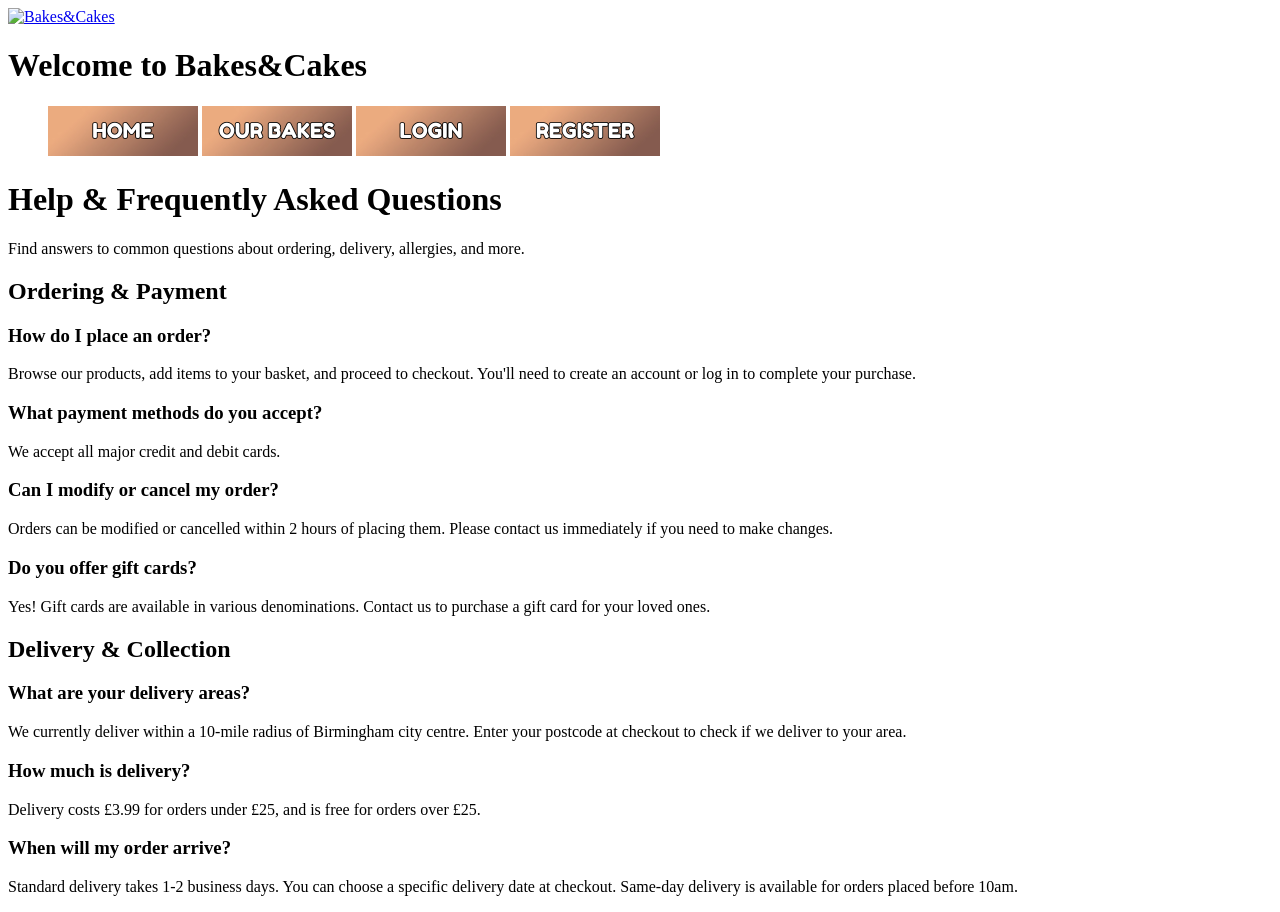
==== public_/bake/helppage.html @ fb901b84 "update to helppage.html" ====
<!DOCTYPE html>
<html lang="en">
<head>
    <meta charset="UTF-8">
    <meta name="viewport" content="width=device-width, initial-scale=1.0">
    <title>Help & FAQ - Bakes&Cakes</title>
    <link rel="stylesheet" href="style.css">
    <link rel="icon" href="img/content.png" type="image/x-icon">
</head>

<body>
    <header id="main-header">
        <div class="header-container">
            <a href="index.html" class="logo-link">
                <img src="img/content.png" alt="Bakes&Cakes" class="logo">
            </a>

            <h1>Welcome to Bakes&Cakes</h1>

            <nav aria-label="Main navigation">
                <ul>
                   <a href="index.html" class="img"home>  <img src="img/home.png" alt="home" class="logo"></a>
                    <a href="recipes.html" class="nav-link">  <img src="img/ourbakes.png" alt="recipes" class="logo"></a>
                    <a href="loginpage.html" class="nav-link"> <img src="img/login.png" alt="login" class="logo"></a>
                    <a href="register.html" class="nav-link"><img src="img/register.png" alt="register" class="logo"></a>
                </ul>
            </nav>
        </div>
    </header>
    
    <div class="form-container">
        <h1>Help & Frequently Asked Questions</h1>
        <p>Find answers to common questions about ordering, delivery, allergies, and more.</p>
    </div>

    <section class="help-section">
        <h2>Ordering & Payment</h2>
        <div class="faq-grid">
            <div class="faq-item">
                <h3>How do I place an order?</h3>
                <p>
                    Browse our products, add items to your basket, and proceed to checkout. 
                    You'll need to create an account or log in to complete your purchase.
                </p>
            </div>

            <div class="faq-item">
                <h3>What payment methods do you accept?</h3>
                <p>
                    We accept all major credit and debit cards.
                </p>
            </div>

            <div class="faq-item">
                <h3>Can I modify or cancel my order?</h3>
                <p>
                    Orders can be modified or cancelled within 2 hours of placing them. 
                    Please contact us immediately if you need to make changes.
                </p>
            </div>
  <div class="faq-item">
                <h3>Do you offer gift cards?</h3>
                <p>
                    Yes! Gift cards are available in various denominations. Contact us to purchase a gift card for your loved ones.
                </p>
            </div>
        </div>
    </section>

    <section class="help-section">
        <h2>Delivery & Collection</h2>
        <div class="faq-grid">
            <div class="faq-item">
                <h3>What are your delivery areas?</h3>
                <p>
                    We currently deliver within a 10-mile radius of Birmingham city centre. 
                    Enter your postcode at checkout to check if we deliver to your area.
                </p>
            </div>

            <div class="faq-item">
                <h3>How much is delivery?</h3>
                <p>
                    Delivery costs £3.99 for orders under £25, and is free for orders over £25.
                </p>
            </div>

            <div class="faq-item">
                <h3>When will my order arrive?</h3>
                <p>
                    Standard delivery takes 1-2 business days. You can choose a specific delivery date at checkout. 
                    Same-day delivery is available for orders placed before 10am.
                </p>
            </div>
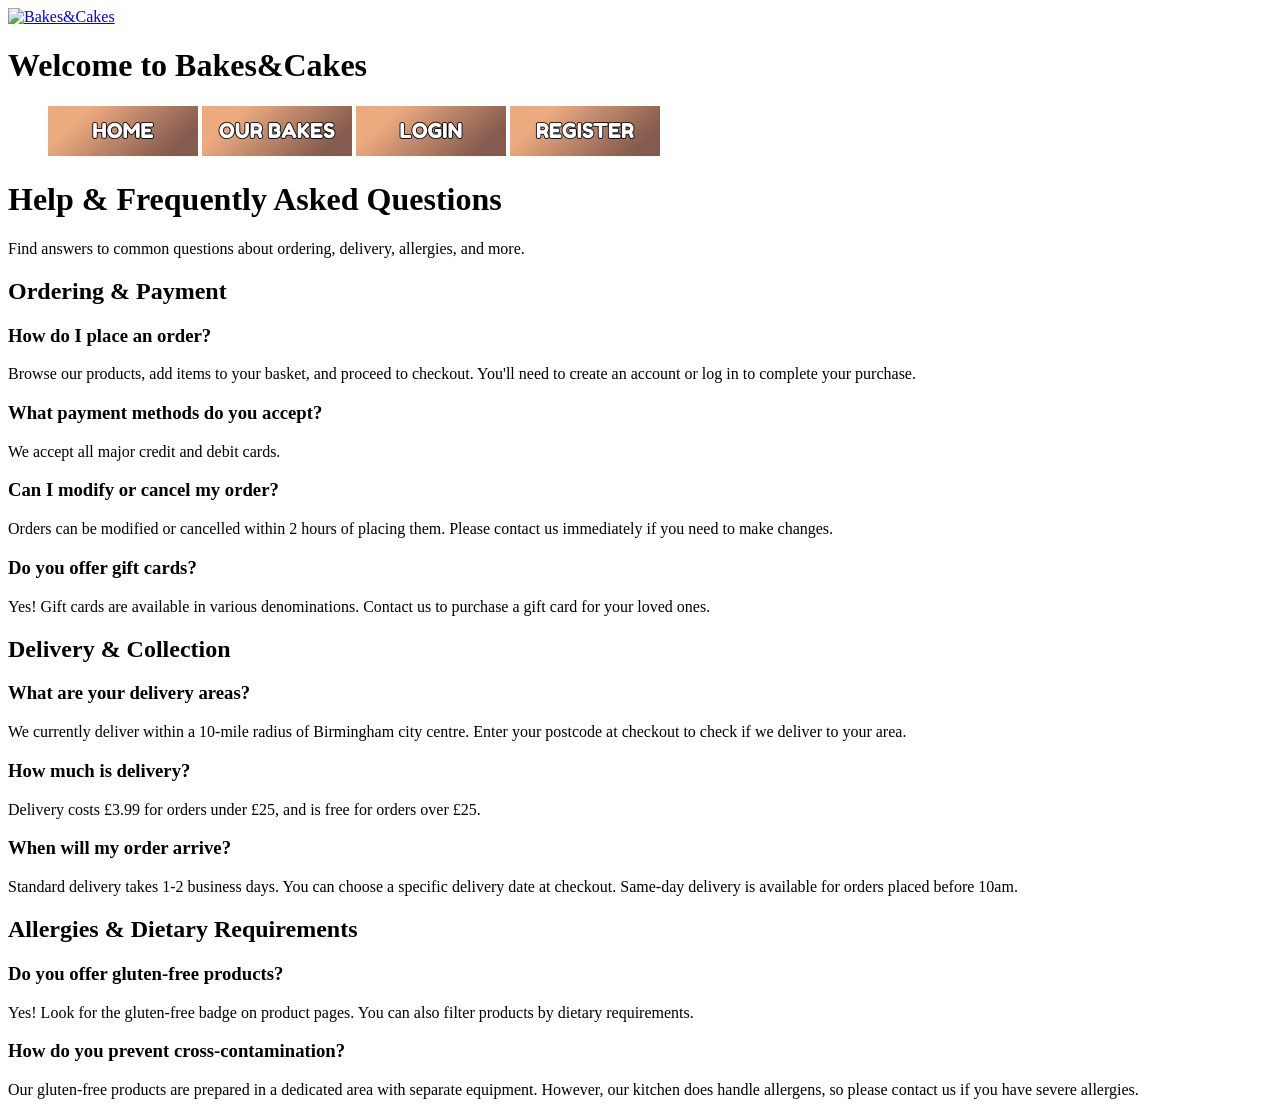
==== commit 06832da0: "Update helppage.html" ====
--- a/public_/bake/helppage.html
+++ b/public_/bake/helppage.html
@@ -91,4 +91,25 @@
                     Standard delivery takes 1-2 business days. You can choose a specific delivery date at checkout. 
                     Same-day delivery is available for orders placed before 10am.
                 </p>
+            </div</div>
+        </div>
+    </section>
+    
+    <section class="help-section">
+        <h2>Allergies & Dietary Requirements</h2>
+        <div class="faq-grid">
+            <div class="faq-item">
+                <h3>Do you offer gluten-free products?</h3>
+                <p>
+                    Yes! Look for the gluten-free badge on product pages. 
+                    You can also filter products by dietary requirements.
+                </p>
+            </div>
+
+            <div class="faq-item">
+                <h3>How do you prevent cross-contamination?</h3>
+                <p>
+                    Our gluten-free products are prepared in a dedicated area with separate equipment. 
+                    However, our kitchen does handle allergens, so please contact us if you have severe allergies.
+                </p>
             </div>
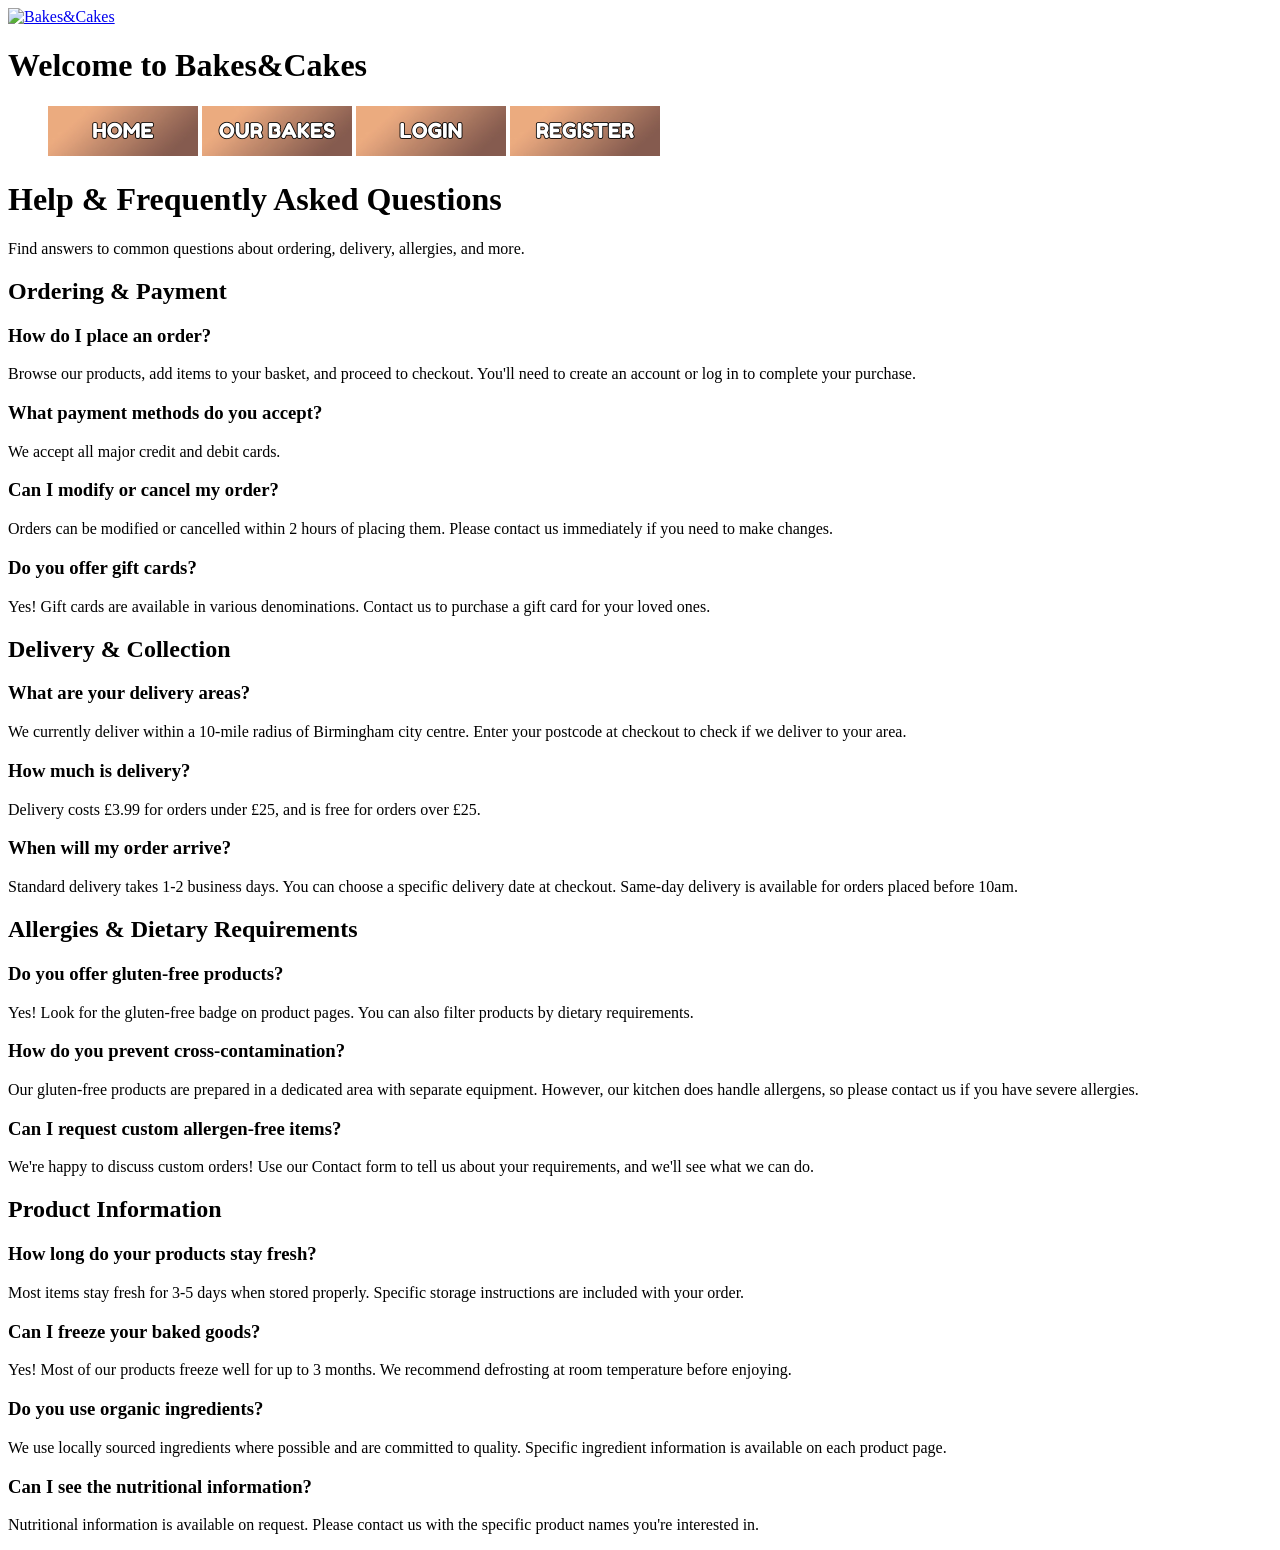
==== commit ced3992d: "update to html for help page" ====
--- a/public_/bake/helppage.html
+++ b/public_/bake/helppage.html
@@ -94,7 +94,7 @@
             </div</div>
         </div>
     </section>
-    
+
     <section class="help-section">
         <h2>Allergies & Dietary Requirements</h2>
         <div class="faq-grid">
@@ -112,4 +112,50 @@
                     Our gluten-free products are prepared in a dedicated area with separate equipment. 
                     However, our kitchen does handle allergens, so please contact us if you have severe allergies.
                 </p>
-            </div>+            </div>
+            
+            <div class="faq-item">
+                <h3>Can I request custom allergen-free items?</h3>
+                <p>
+                    We're happy to discuss custom orders! Use our Contact form 
+                    to tell us about your requirements, and we'll see what we can do.
+                </p>
+            </div>
+        </div>
+    </section>
+     <section class="help-section">
+        <h2>Product Information</h2>
+        <div class="faq-grid">
+            <div class="faq-item">
+                <h3>How long do your products stay fresh?</h3>
+                <p>
+                    Most items stay fresh for 3-5 days when stored properly. 
+                    Specific storage instructions are included with your order.
+                </p>
+            </div>
+
+            <div class="faq-item">
+                <h3>Can I freeze your baked goods?</h3>
+                <p>
+                    Yes! Most of our products freeze well for up to 3 months. 
+                    We recommend defrosting at room temperature before enjoying.
+                </p>
+            </div>
+
+            <div class="faq-item">
+                <h3>Do you use organic ingredients?</h3>
+                <p>
+                    We use locally sourced ingredients where possible and are committed to quality. 
+                    Specific ingredient information is available on each product page.
+                </p>
+            </div>
+
+            <div class="faq-item">
+                <h3>Can I see the nutritional information?</h3>
+                <p>
+                    Nutritional information is available on request. 
+                    Please contact us with the specific product names you're interested in.
+                </p>
+            </div>
+        </div>
+    </section>
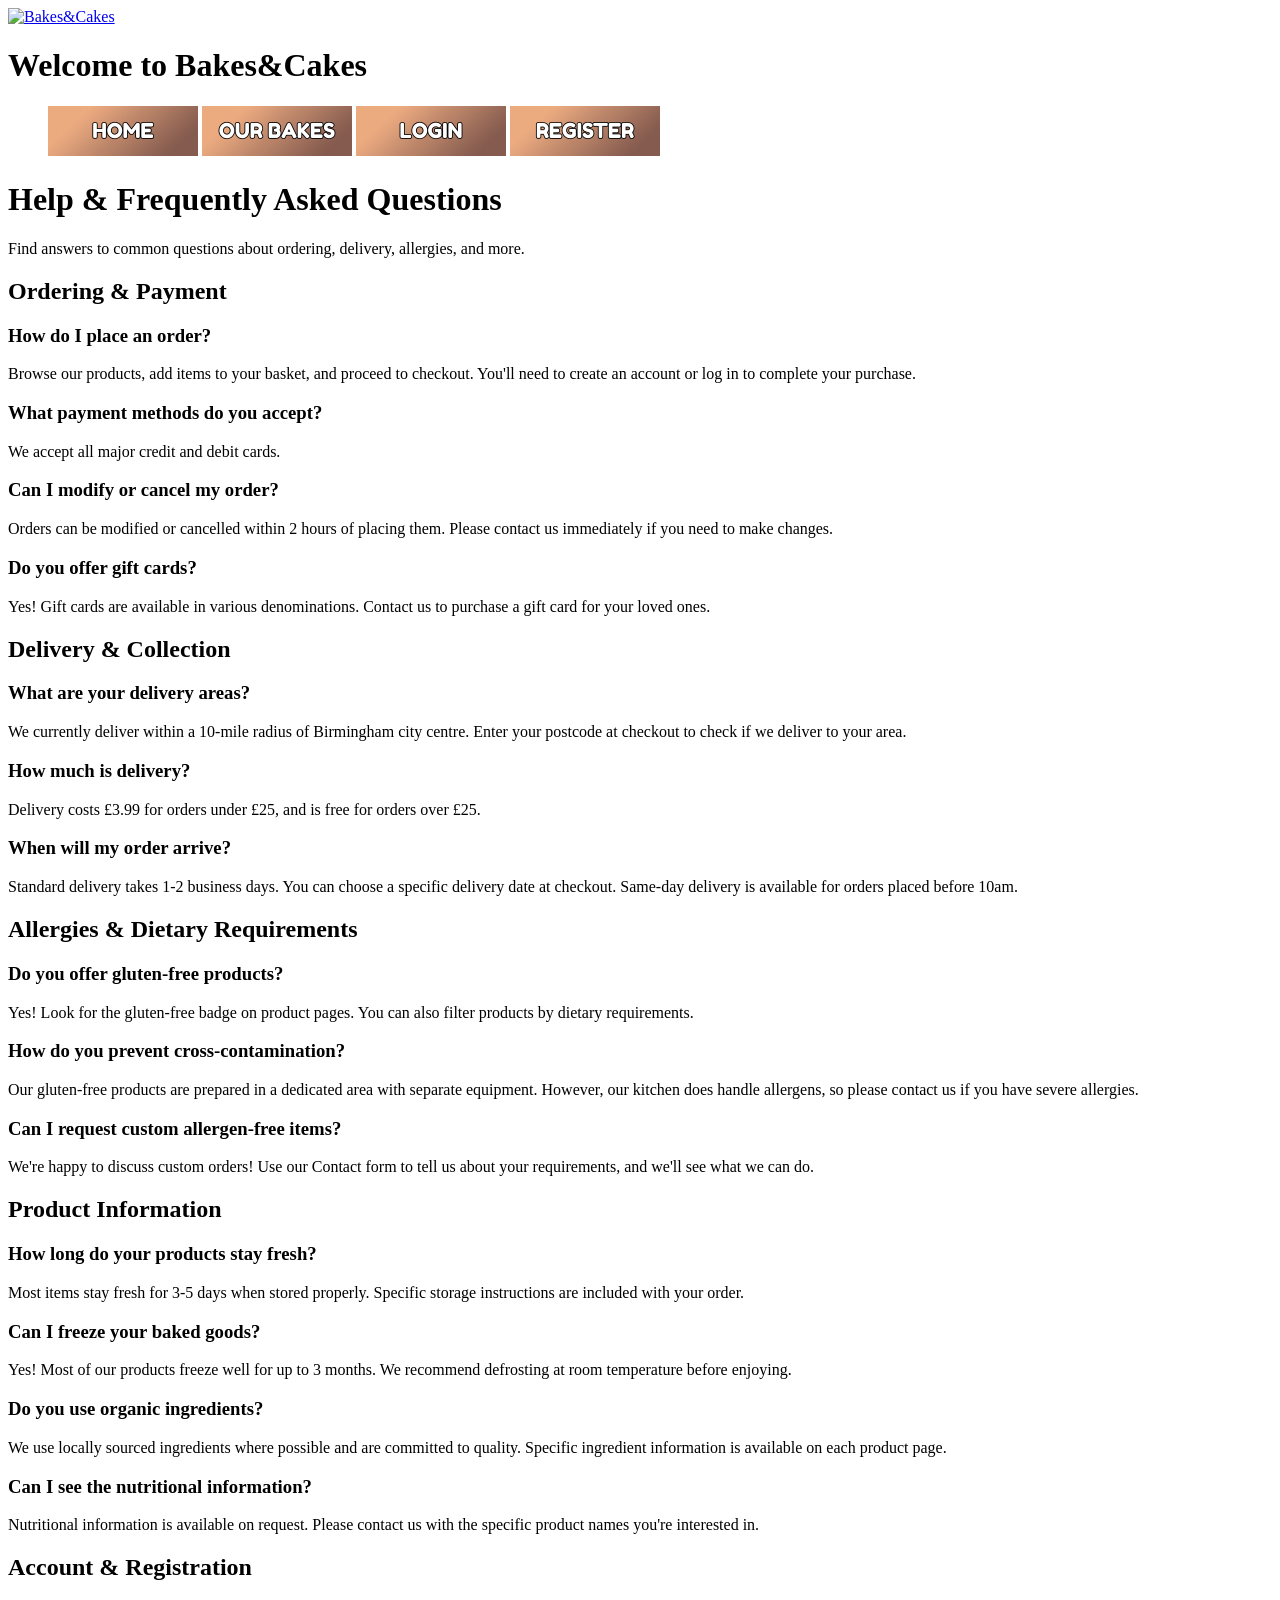
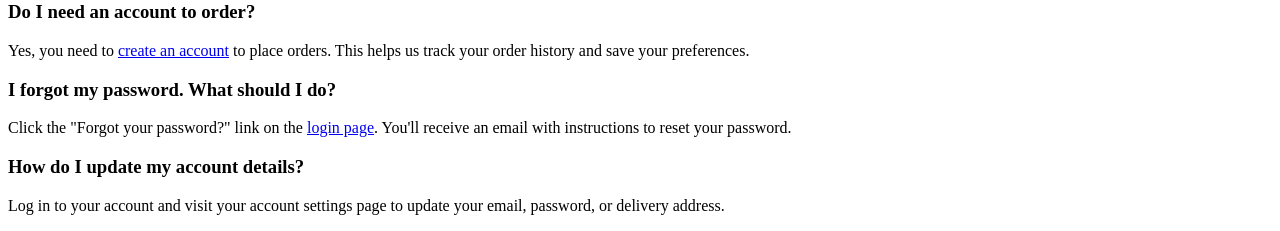
==== commit c968ec3c: "Update helppage.html" ====
--- a/public_/bake/helppage.html
+++ b/public_/bake/helppage.html
@@ -158,4 +158,30 @@
                 </p>
             </div>
         </div>
-    </section>+    </section>
+     <section class="help-section">
+        <h2>Account & Registration</h2>
+        <div class="faq-grid">
+            <div class="faq-item">
+                <h3>Do I need an account to order?</h3>
+                <p>
+                    Yes, you need to <a href="register.html">create an account</a> to place orders. 
+                    This helps us track your order history and save your preferences.
+                </p>
+            </div>
+
+            <div class="faq-item">
+                <h3>I forgot my password. What should I do?</h3>
+                <p>
+                    Click the "Forgot your password?" link on the <a href="loginpage.html">login page</a>. 
+                    You'll receive an email with instructions to reset your password.
+                </p>
+            </div>
+
+            <div class="faq-item">
+                <h3>How do I update my account details?</h3>
+                <p>
+                    Log in to your account and visit your account settings page to update your email, 
+                    password, or delivery address.
+                </p>
+            </div>
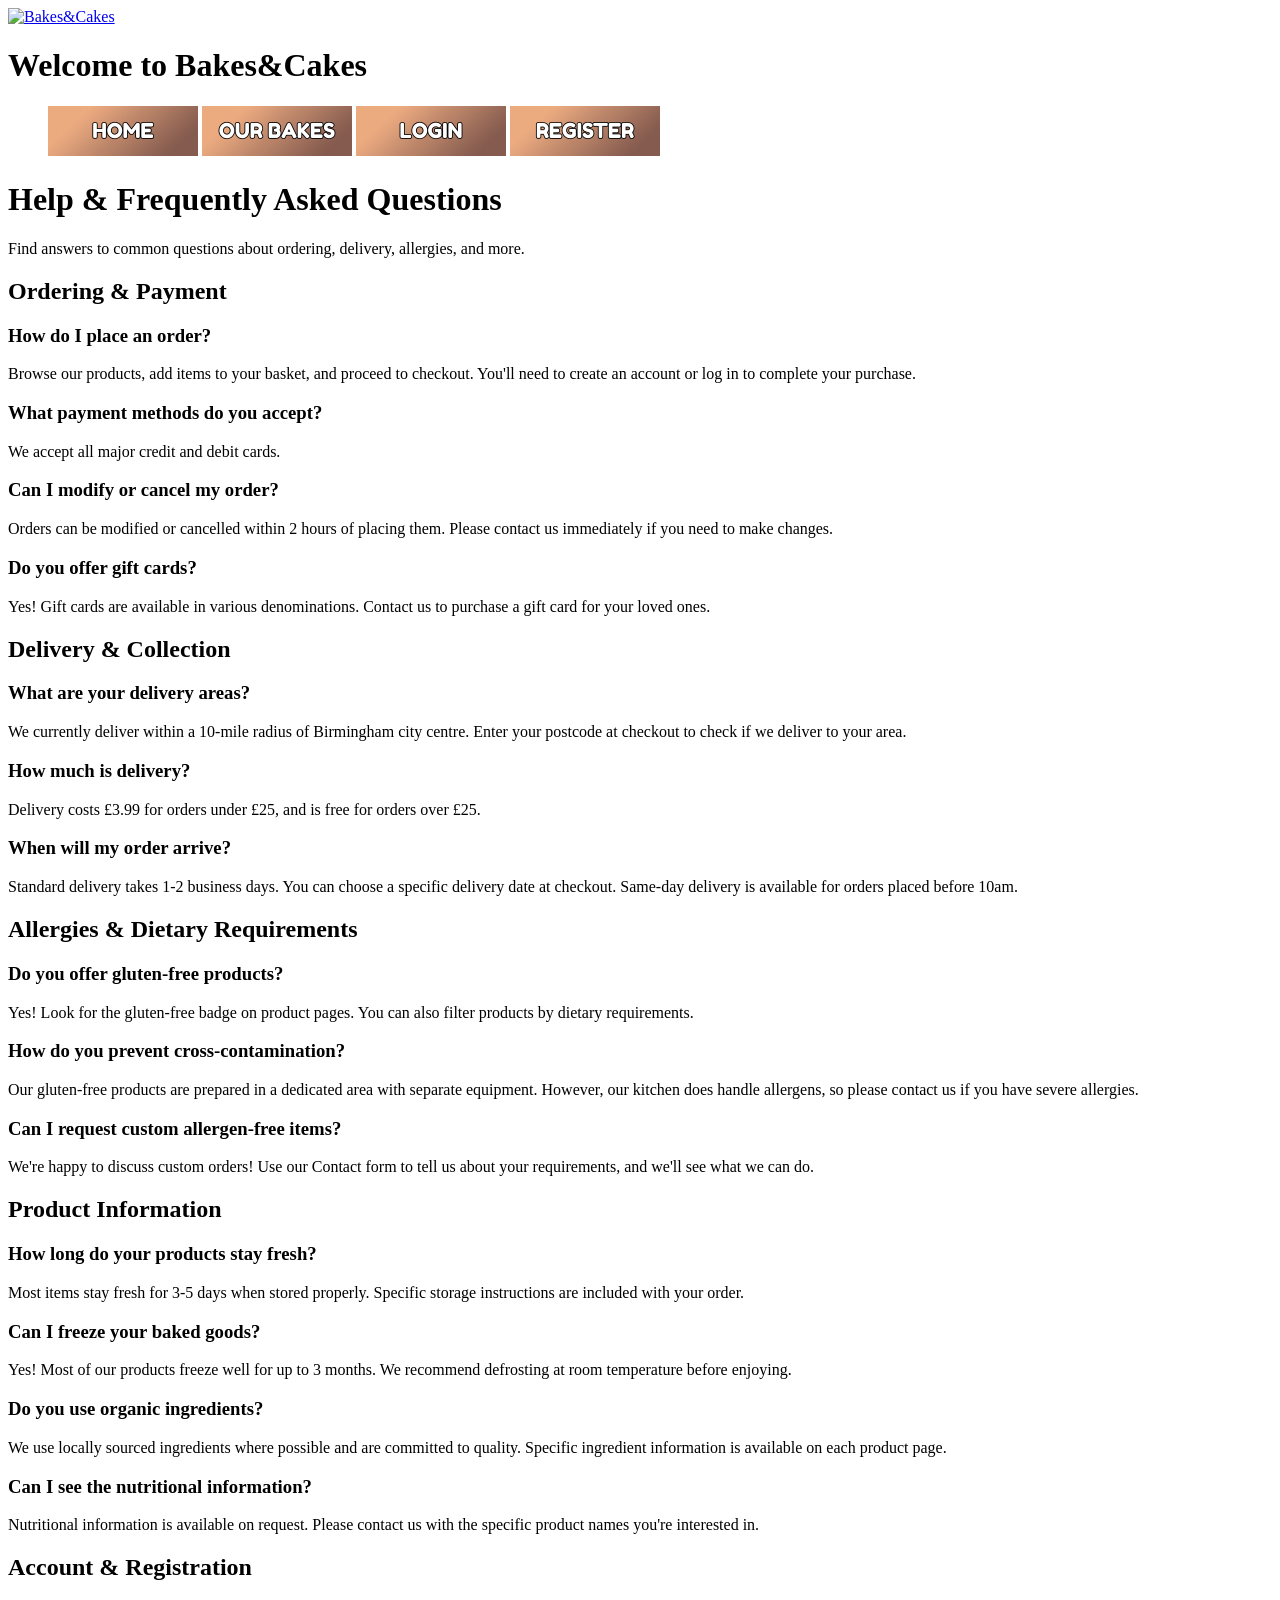
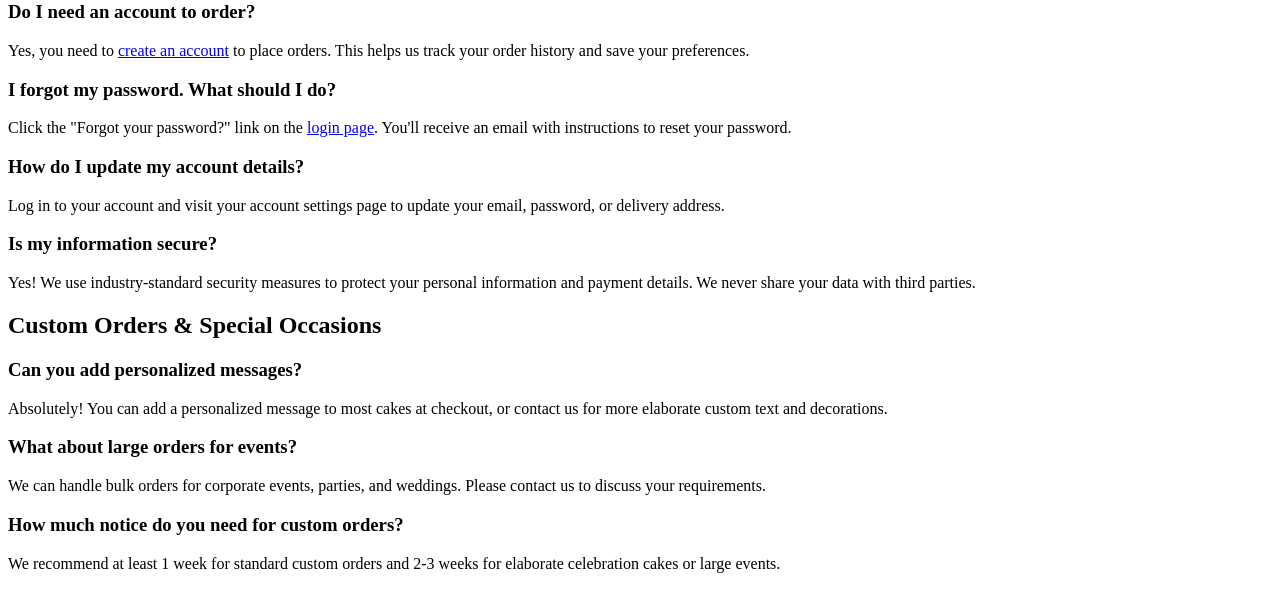
==== commit d51430bc: "Update helppage.html" ====
--- a/public_/bake/helppage.html
+++ b/public_/bake/helppage.html
@@ -184,4 +184,43 @@
                     Log in to your account and visit your account settings page to update your email, 
                     password, or delivery address.
                 </p>
-            </div>+            </div>
+
+             <div class="faq-item">
+                <h3>Is my information secure?</h3>
+                <p>
+                    Yes! We use industry-standard security measures to protect your personal information 
+                    and payment details. We never share your data with third parties.
+                </p>
+            </div>
+        </div>
+    </section>
+
+    <section class="help-section">
+        <h2>Custom Orders & Special Occasions</h2>
+        <div class="faq-grid">
+            <div class="faq-item">
+                <h3>Can you add personalized messages?</h3>
+                <p>
+                    Absolutely! You can add a personalized message to most cakes at checkout, 
+                    or contact us for more elaborate custom text and decorations.
+                </p>
+            </div>
+
+            <div class="faq-item">
+                <h3>What about large orders for events?</h3>
+                <p>
+                    We can handle bulk orders for corporate events, parties, and weddings. 
+                    Please contact us to discuss your requirements.
+                </p>
+            </div>
+
+            <div class="faq-item">
+                <h3>How much notice do you need for custom orders?</h3>
+                <p>
+                    We recommend at least 1 week for standard custom orders and 2-3 weeks for 
+                    elaborate celebration cakes or large events.
+                </p>
+            </div>
+        </div>
+    </section>
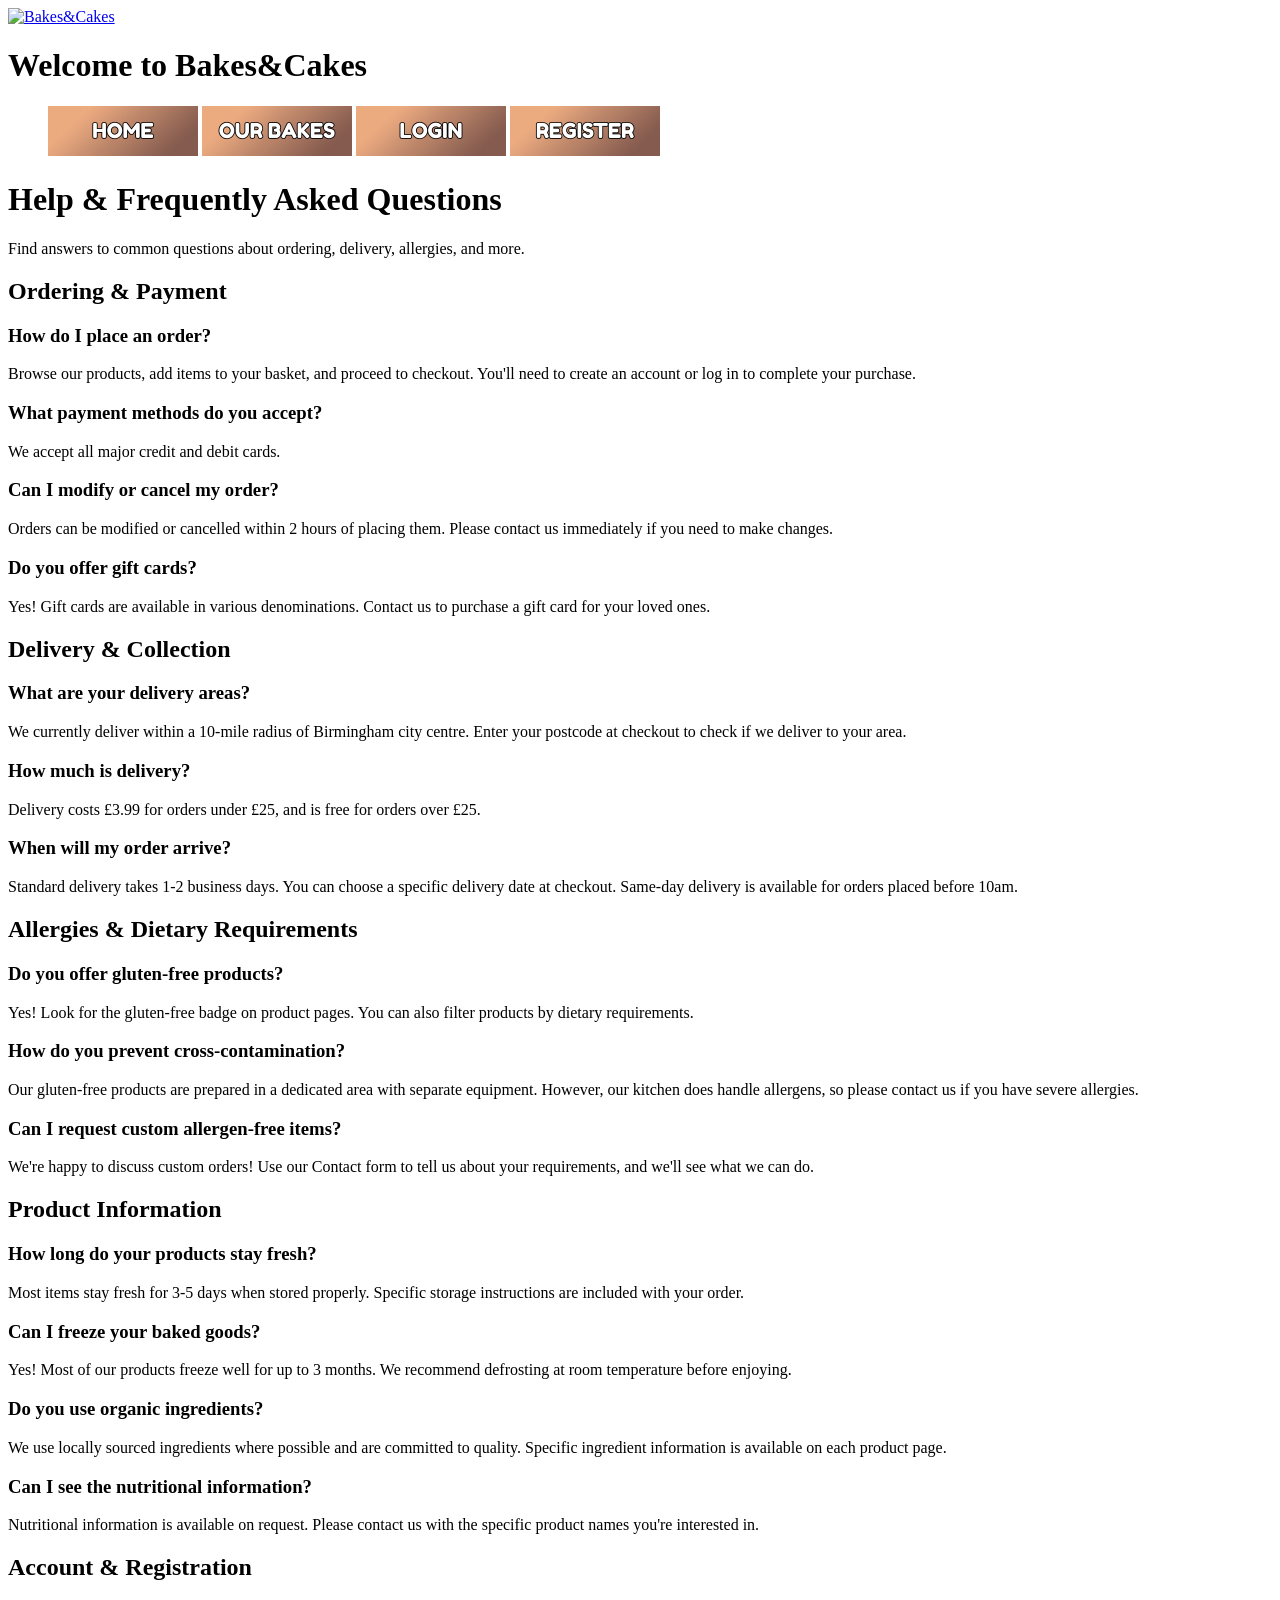
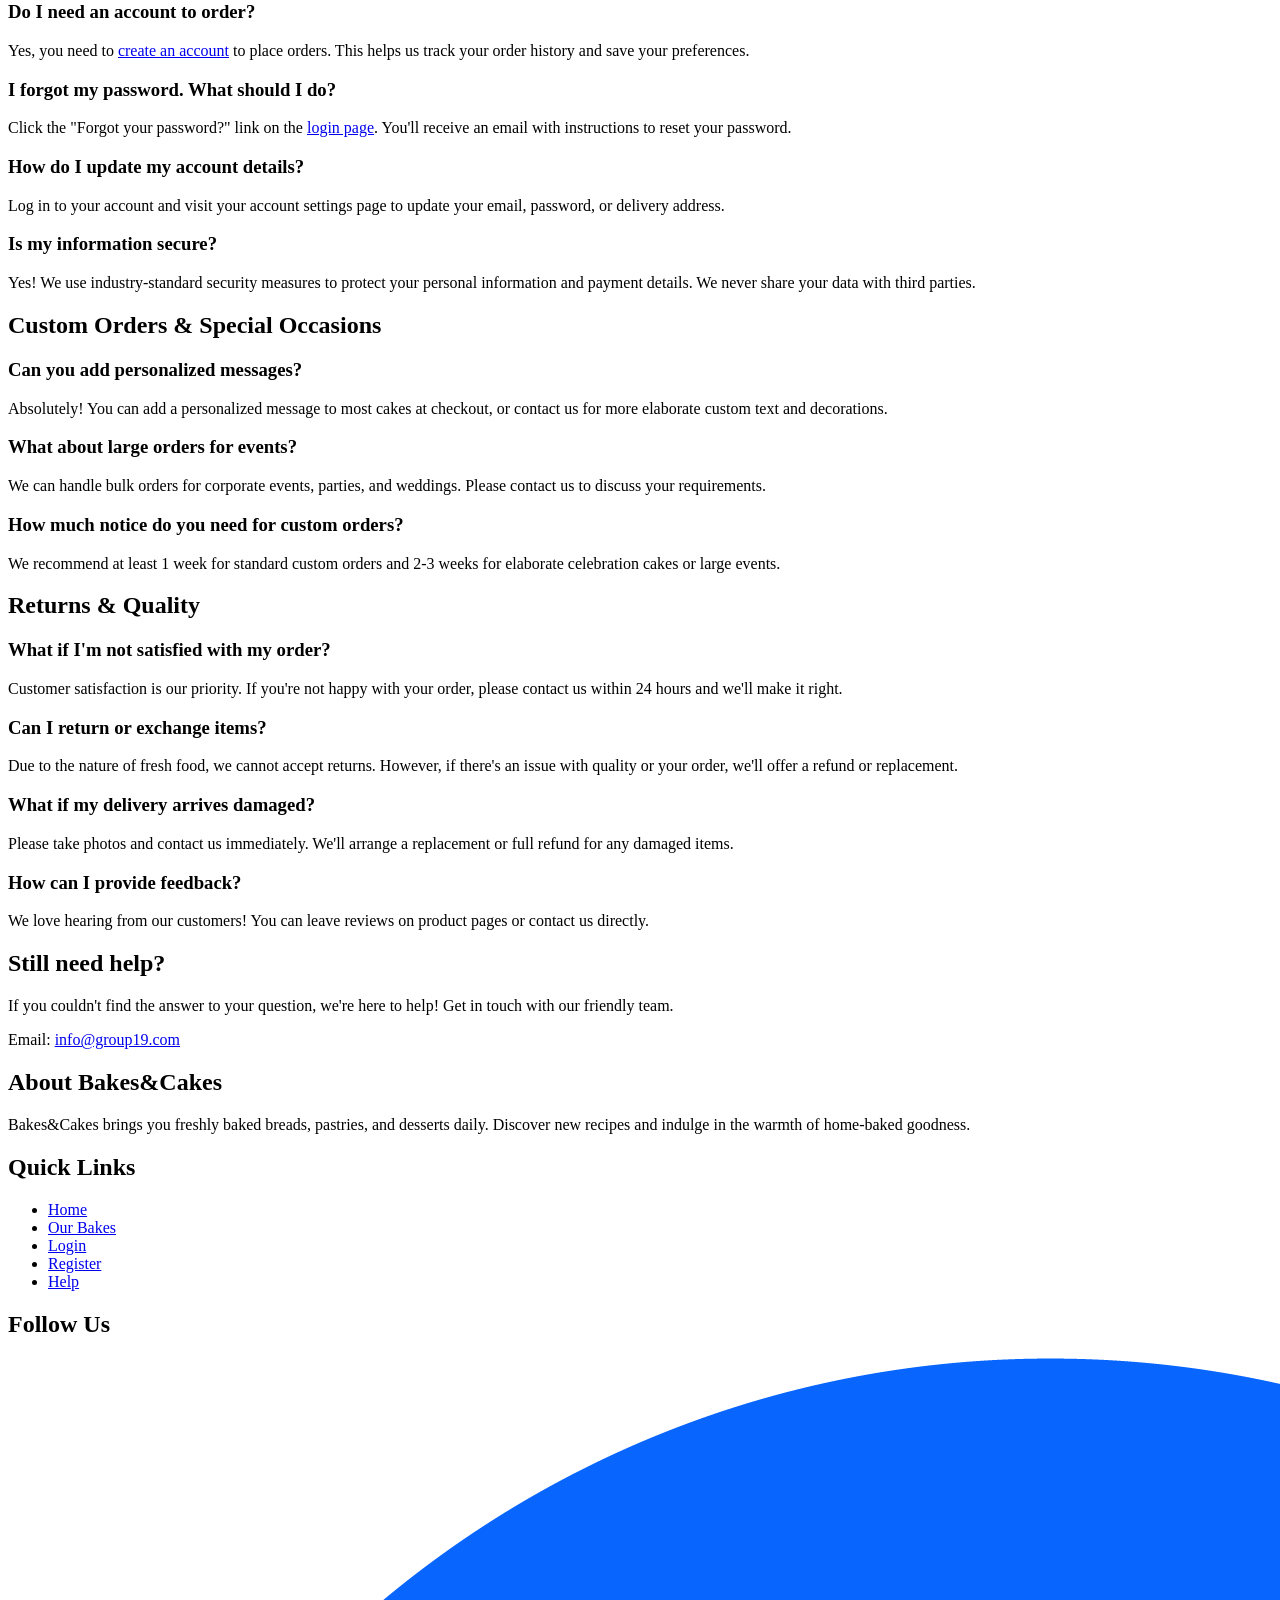
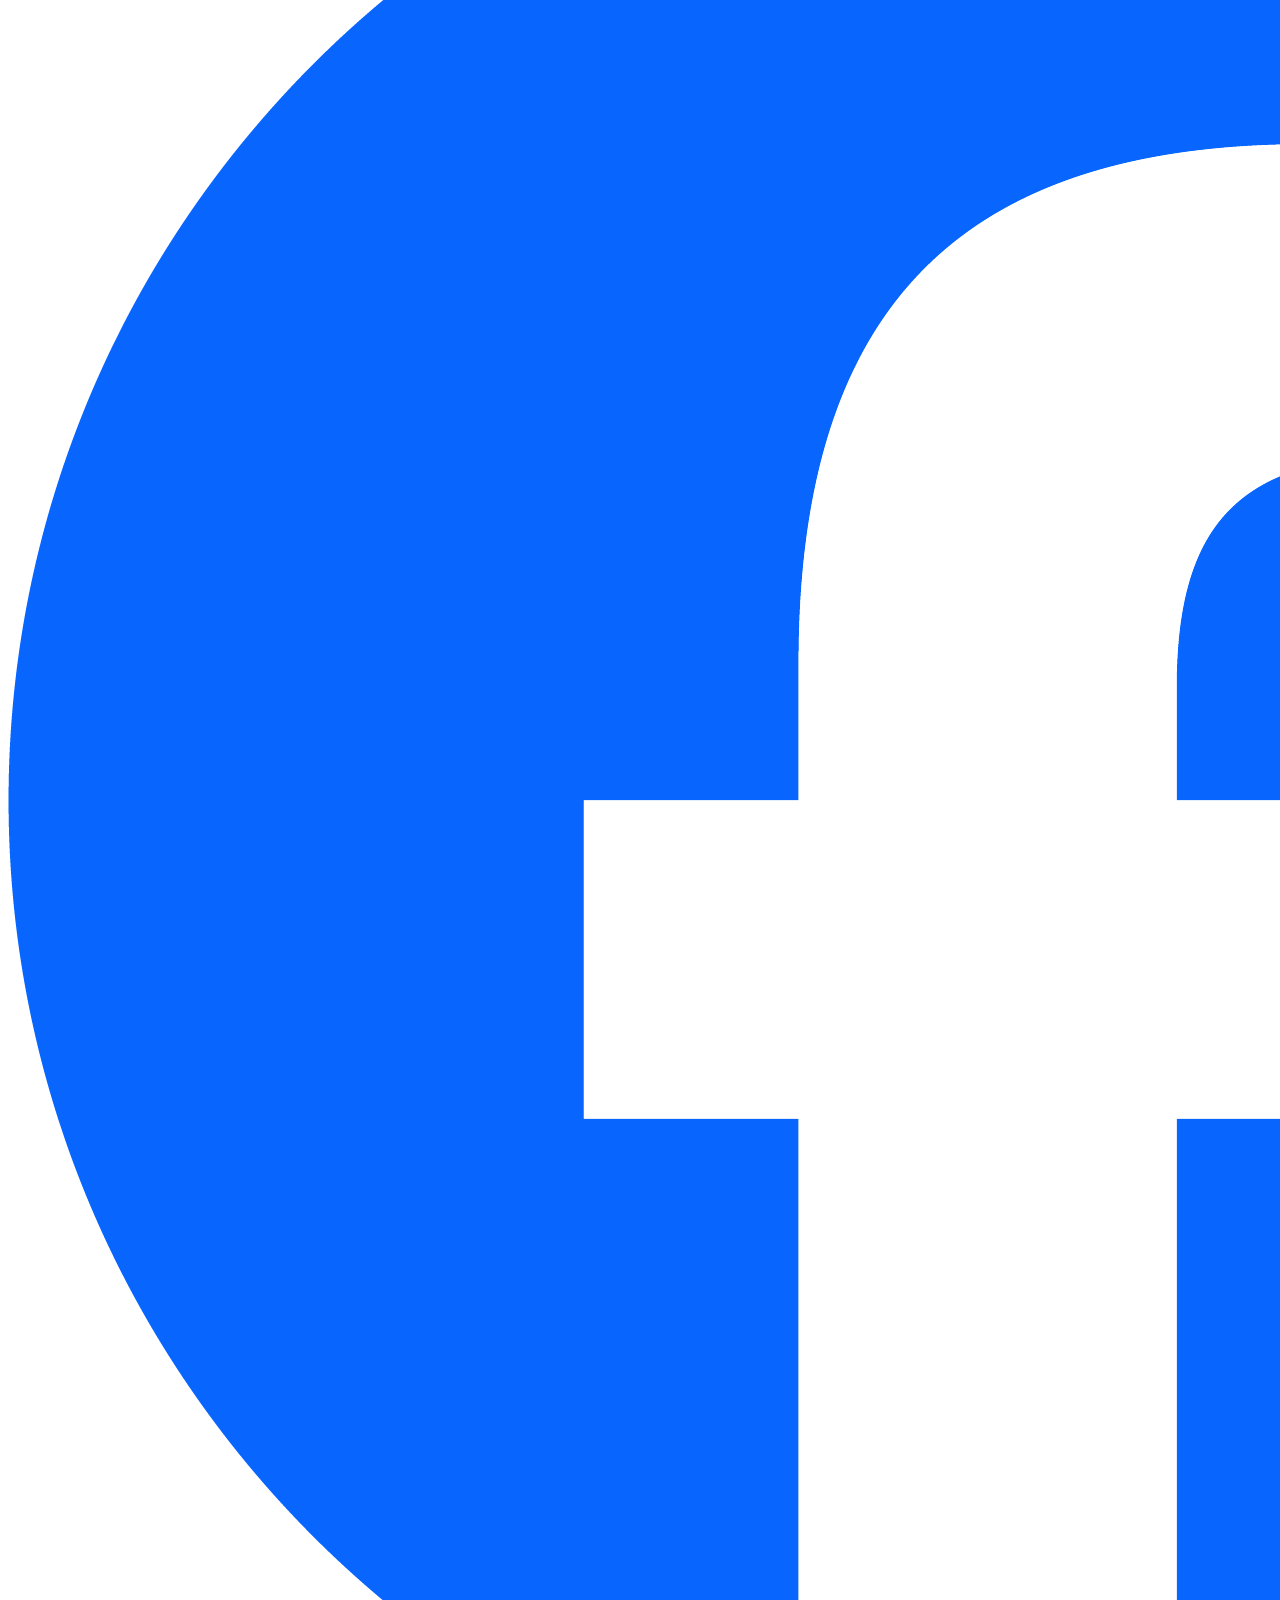
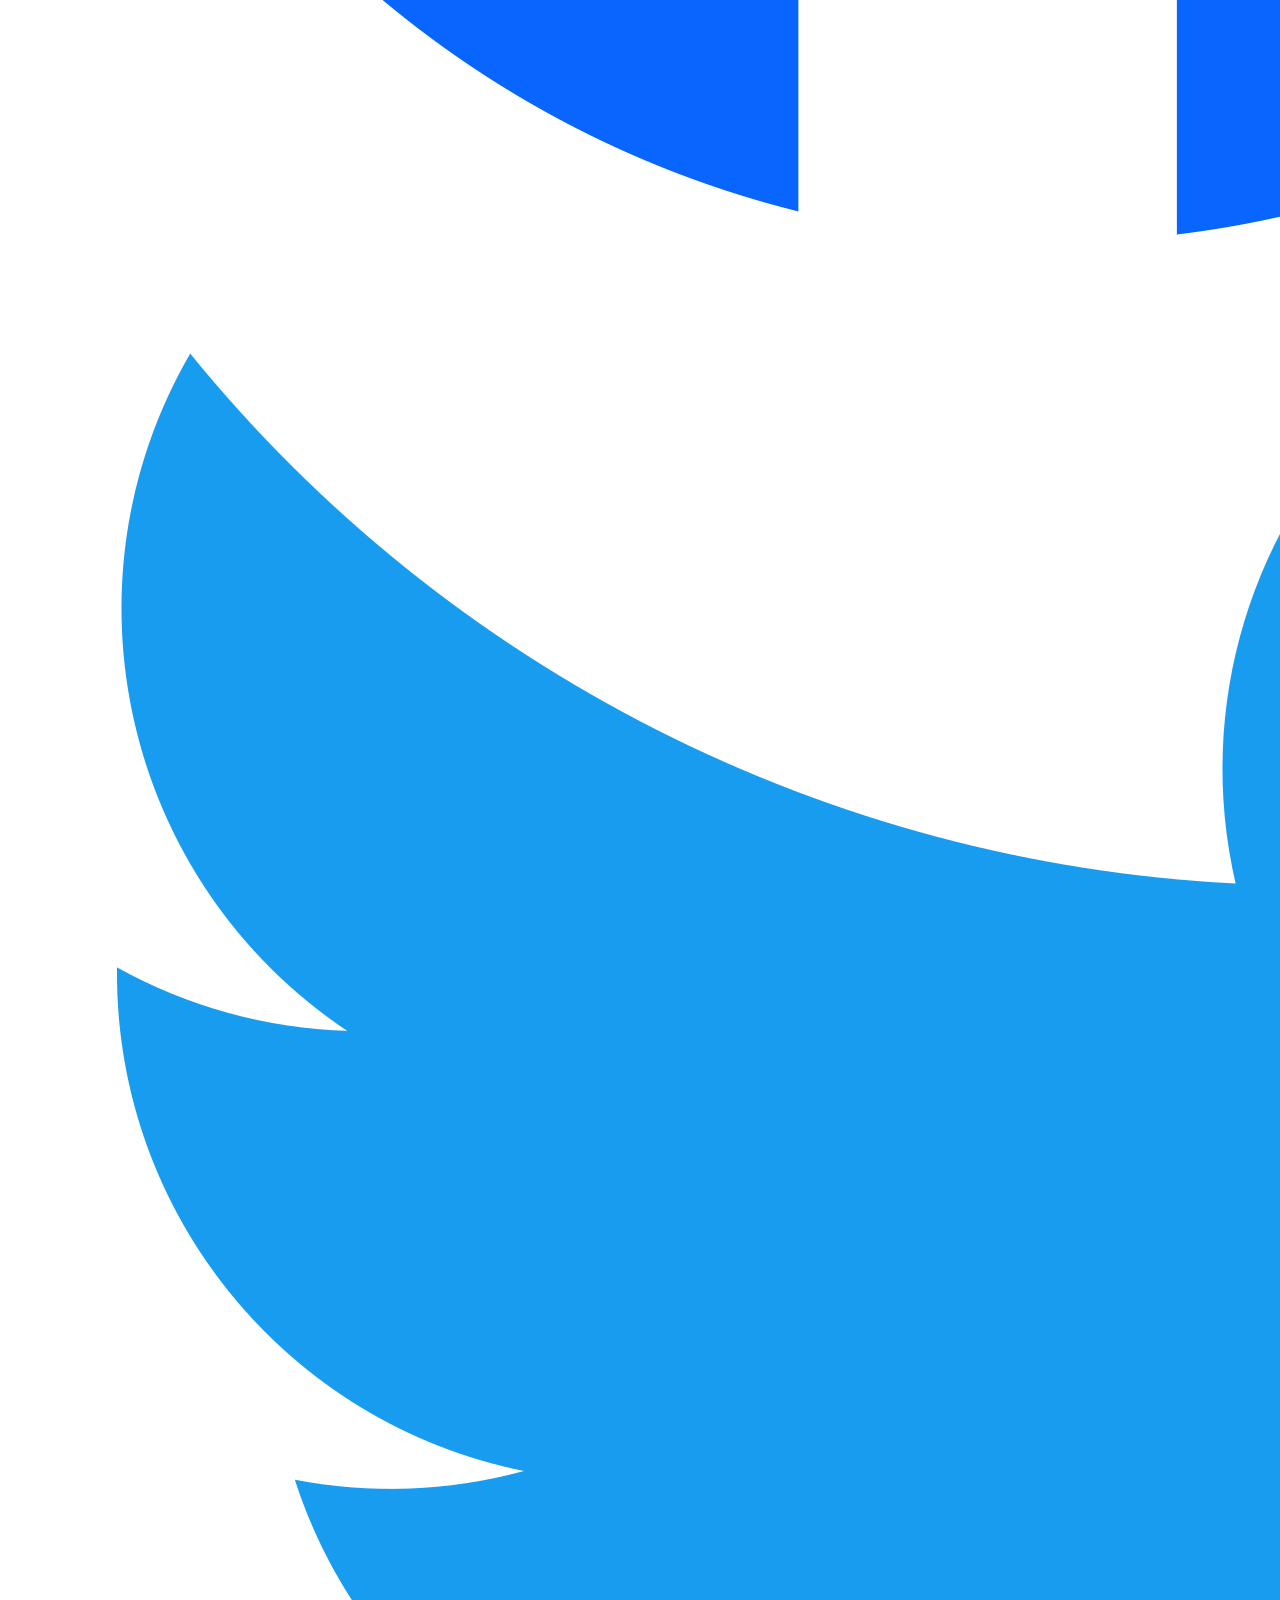
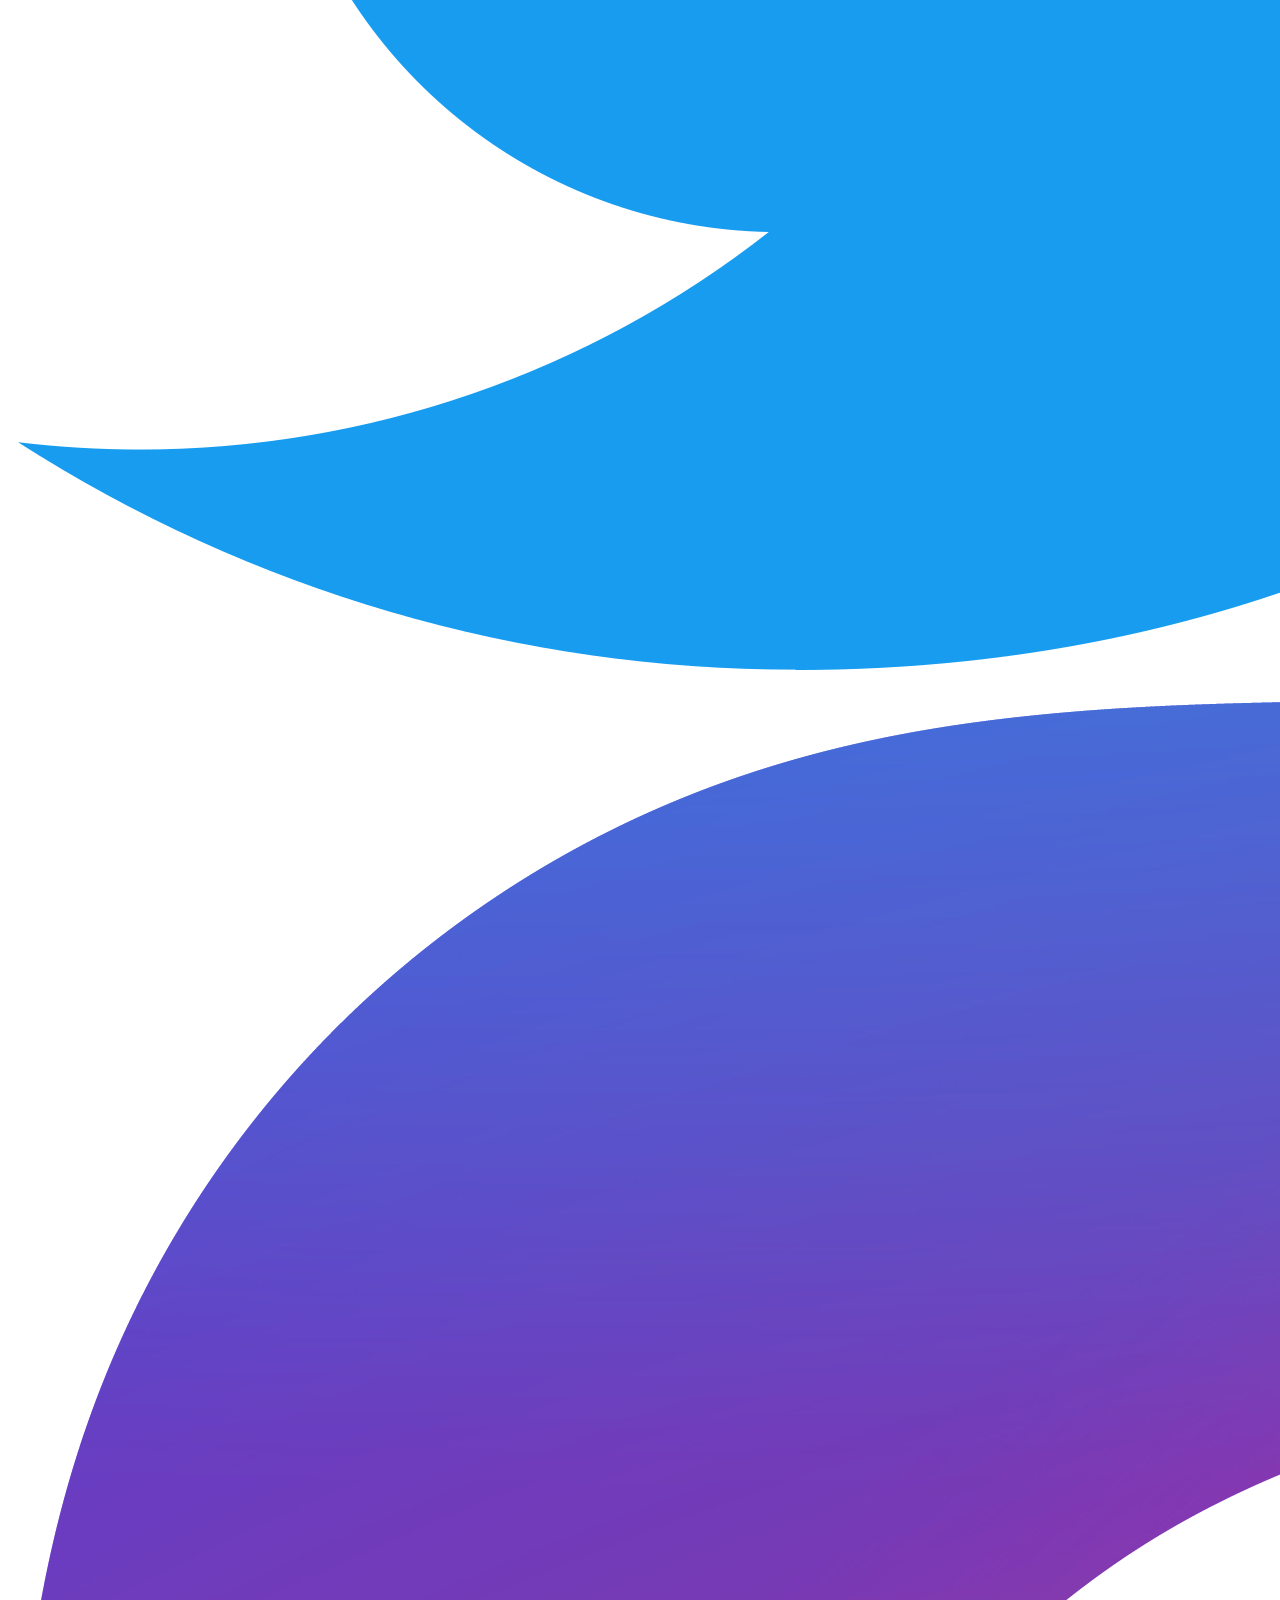
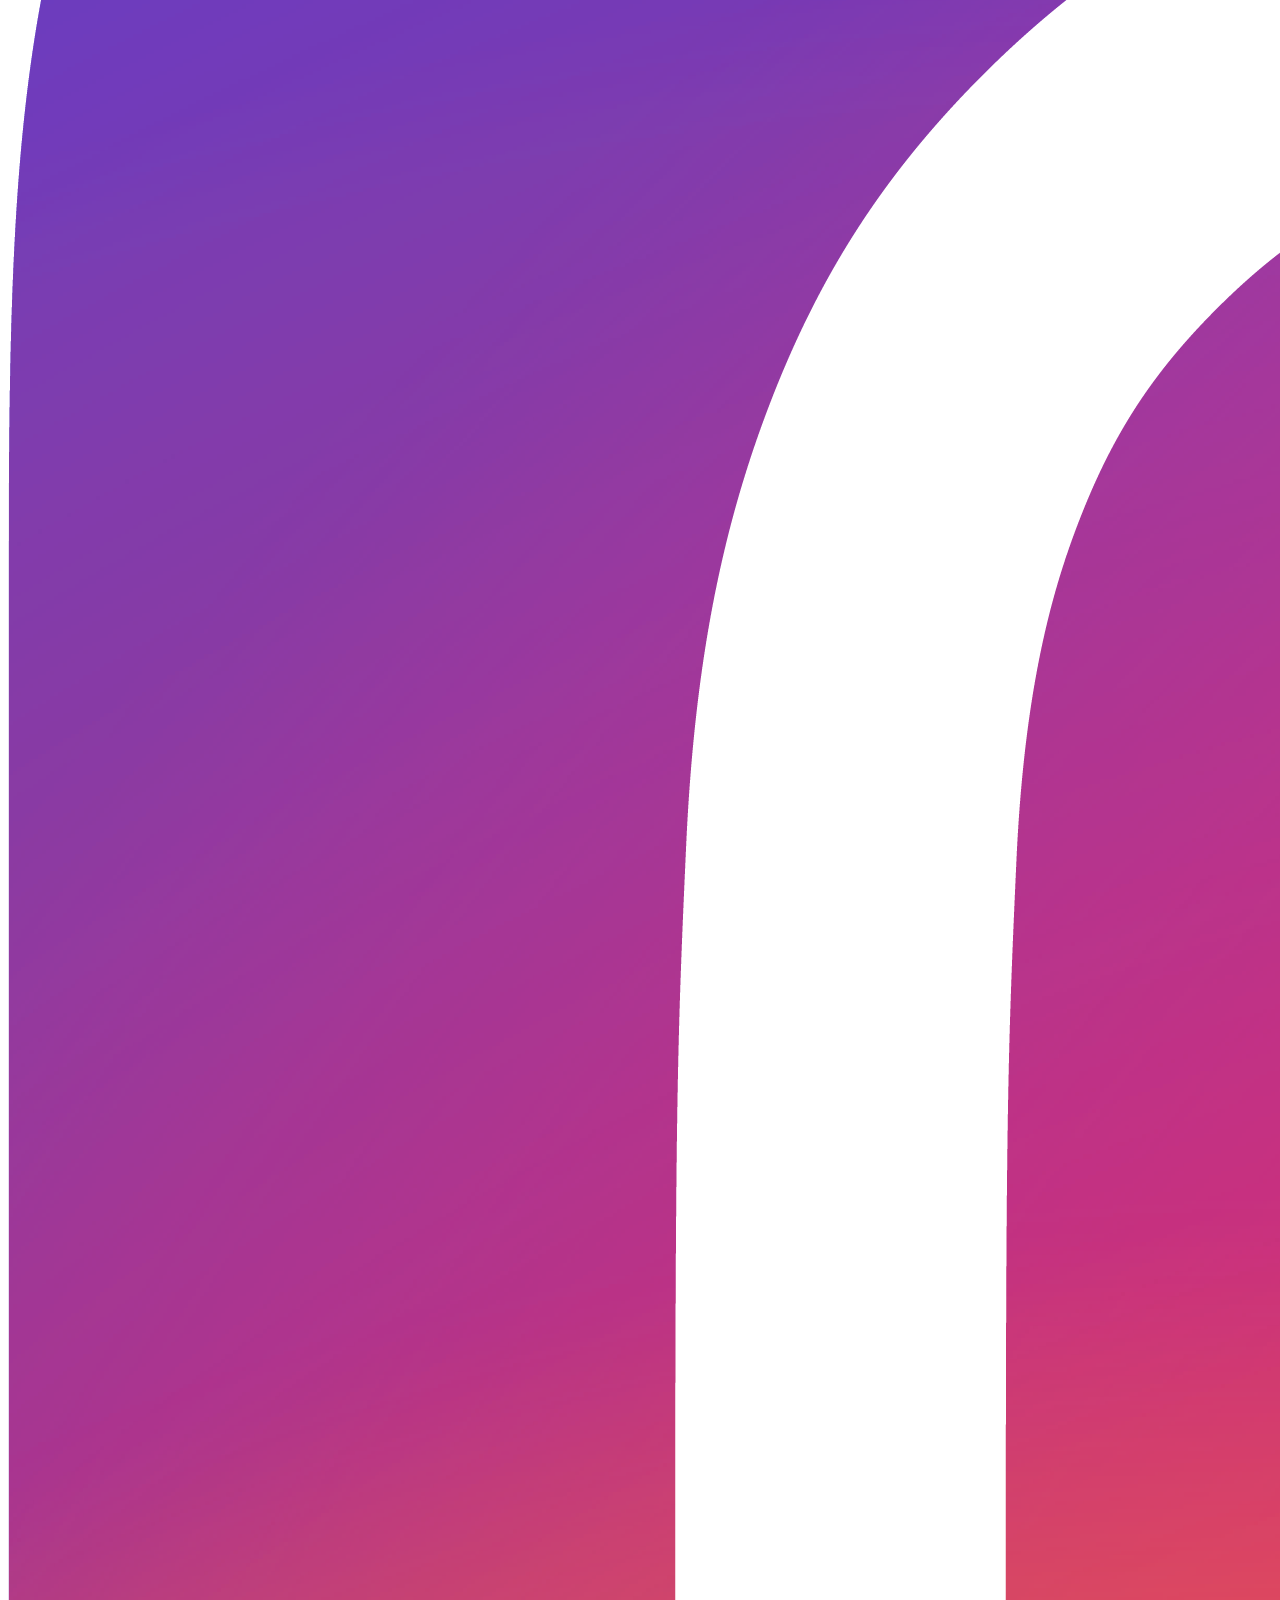
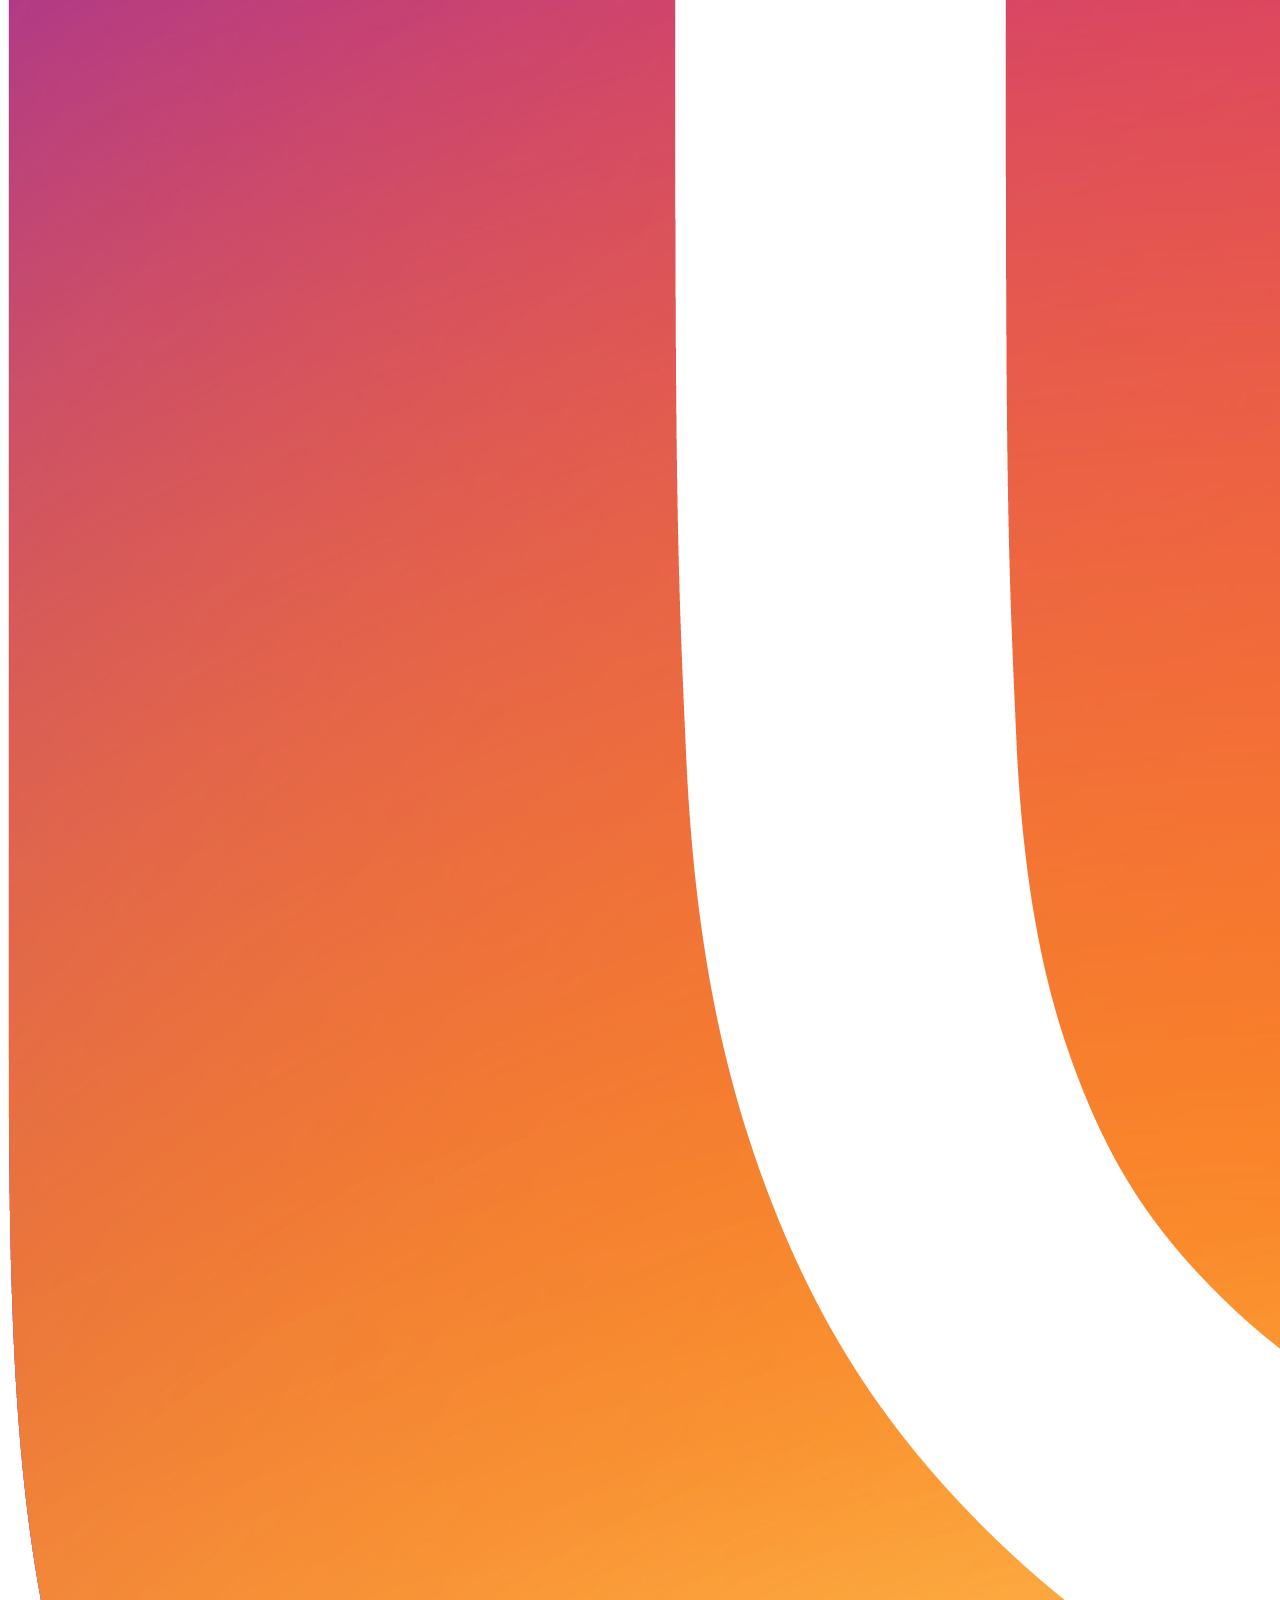
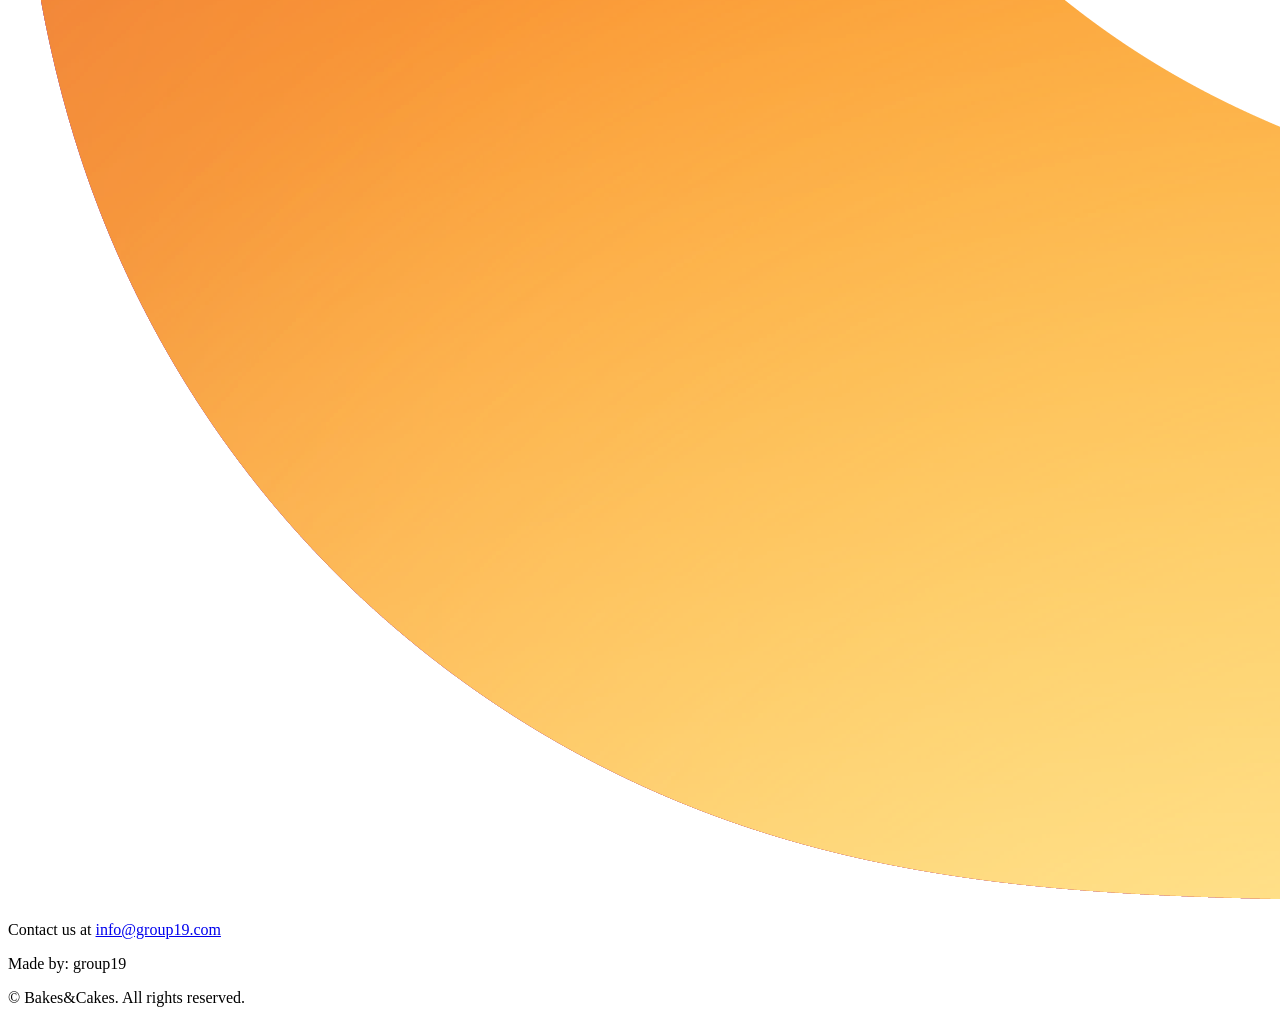
==== commit e1b0dfd6: "Update helppage.html" ====
--- a/public_/bake/helppage.html
+++ b/public_/bake/helppage.html
@@ -224,3 +224,101 @@
             </div>
         </div>
     </section>
+
+    <section class="help-section">
+        <h2>Returns & Quality</h2>
+        <div class="faq-grid">
+            <div class="faq-item">
+                <h3>What if I'm not satisfied with my order?</h3>
+                <p>
+                    Customer satisfaction is our priority. If you're not happy with your order, 
+                    please contact us within 24 hours and we'll make it right.
+                </p>
+            </div>
+
+            <div class="faq-item">
+                <h3>Can I return or exchange items?</h3>
+                <p>
+                    Due to the nature of fresh food, we cannot accept returns. However, 
+                    if there's an issue with quality or your order, we'll offer a refund or replacement.
+                </p>
+            </div>
+
+            <div class="faq-item">
+                <h3>What if my delivery arrives damaged?</h3>
+                <p>
+                    Please take photos and contact us immediately. We'll arrange a replacement 
+                    or full refund for any damaged items.
+                </p>
+            </div>
+
+            <div class="faq-item">
+                <h3>How can I provide feedback?</h3>
+                <p>
+                    We love hearing from our customers! You can leave reviews on product pages 
+                    or contact us directly.
+                </p>
+            </div>
+        </div>
+    </section>
+
+    <section class="help-section">
+        <div class="help-contact">
+            <h2>Still need help?</h2>
+            <p>
+                If you couldn't find the answer to your question, we're here to help! 
+                Get in touch with our friendly team.
+            </p>
+            <p class="contact-info">
+                Email: <a href="mailto:info@group19.com">info@group19.com</a><br>
+            </p>
+        </div>
+    </section>
+      <footer>
+        <div class="footer-container">
+
+            <div class="footer-section about">
+                <h2>About Bakes&Cakes</h2>
+                <p>
+                    Bakes&Cakes brings you freshly baked breads, pastries, and desserts daily.
+                    Discover new recipes and indulge in the warmth of home-baked goodness.
+                </p>
+            </div>
+
+            <div class="footer-section links">
+                <h2>Quick Links</h2>
+                <ul>
+                    <li><a href="index.html">Home</a></li>
+                    <li><a href="recipes.html">Our Bakes</a></li>
+                    <li><a href="loginpage.html">Login</a></li>
+                    <li><a href="register.html">Register</a></li>
+                    <li><a href="help.html">Help</a></li>
+                </ul>
+            </div>
+
+            <div class="footer-section social">
+                <h2>Follow Us</h2>
+                <div class="social-icons">
+                    <a href="#" aria-label="Facebook">
+                        <img src="img/Facebook_Logo_2023.png" alt="Facebook" class="social-icon">
+                    </a>
+                    <a href="#" aria-label="Twitter">
+                        <img src="img/Logo_of_Twitter.svg.png" alt="Twitter" class="social-icon">
+                    </a>
+                    <a href="#" aria-label="Instagram">
+                        <img src="img/Instagram_icon.png" alt="Instagram" class="social-icon">
+                    </a>
+                </div>
+            </div>
+
+        </div>
+        
+        <div class="footer-bottom">
+            <p>
+                Contact us at 
+                <a href="mailto:info@sweetcrumbs.com">info@group19.com</a>
+            </p>
+            <p>Made by: group19</p>
+            <p>&copy; <span id="year"></span> Bakes&Cakes. All rights reserved.</p>
+        </div>
+    </footer>
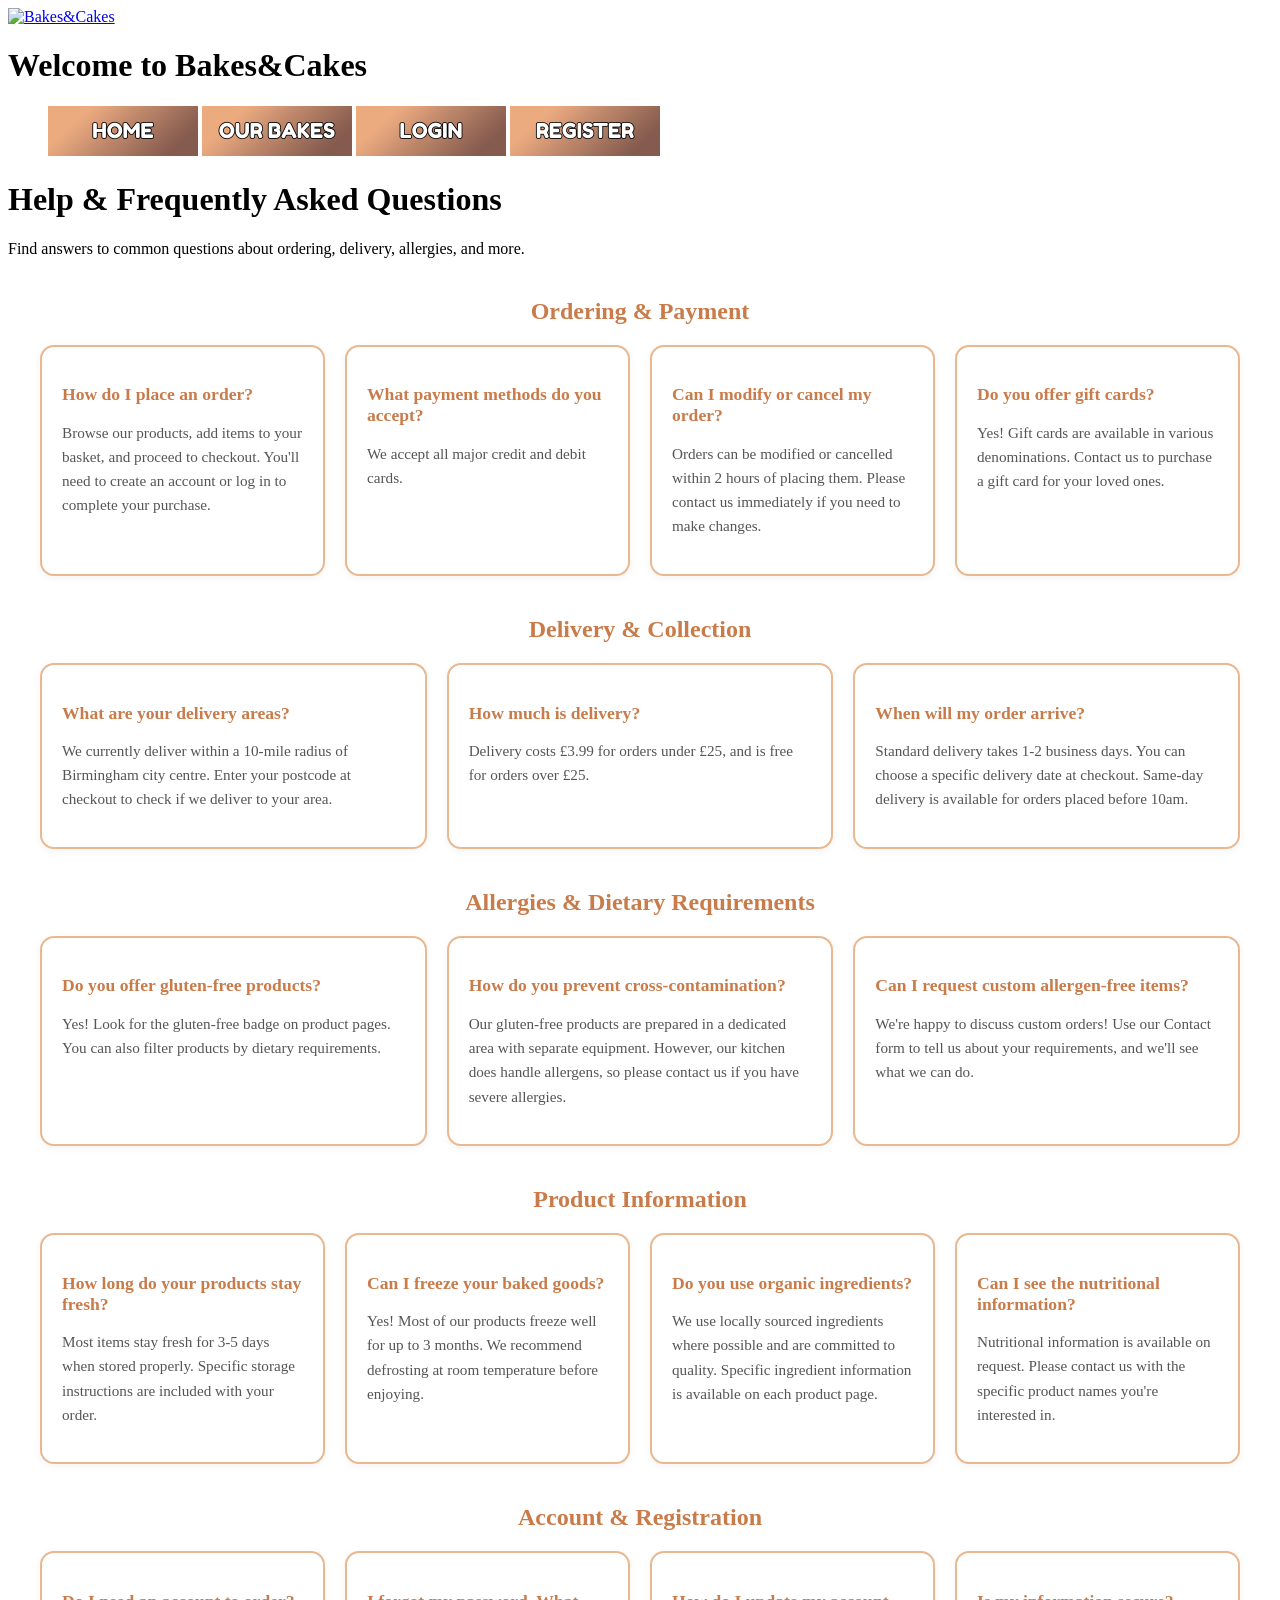
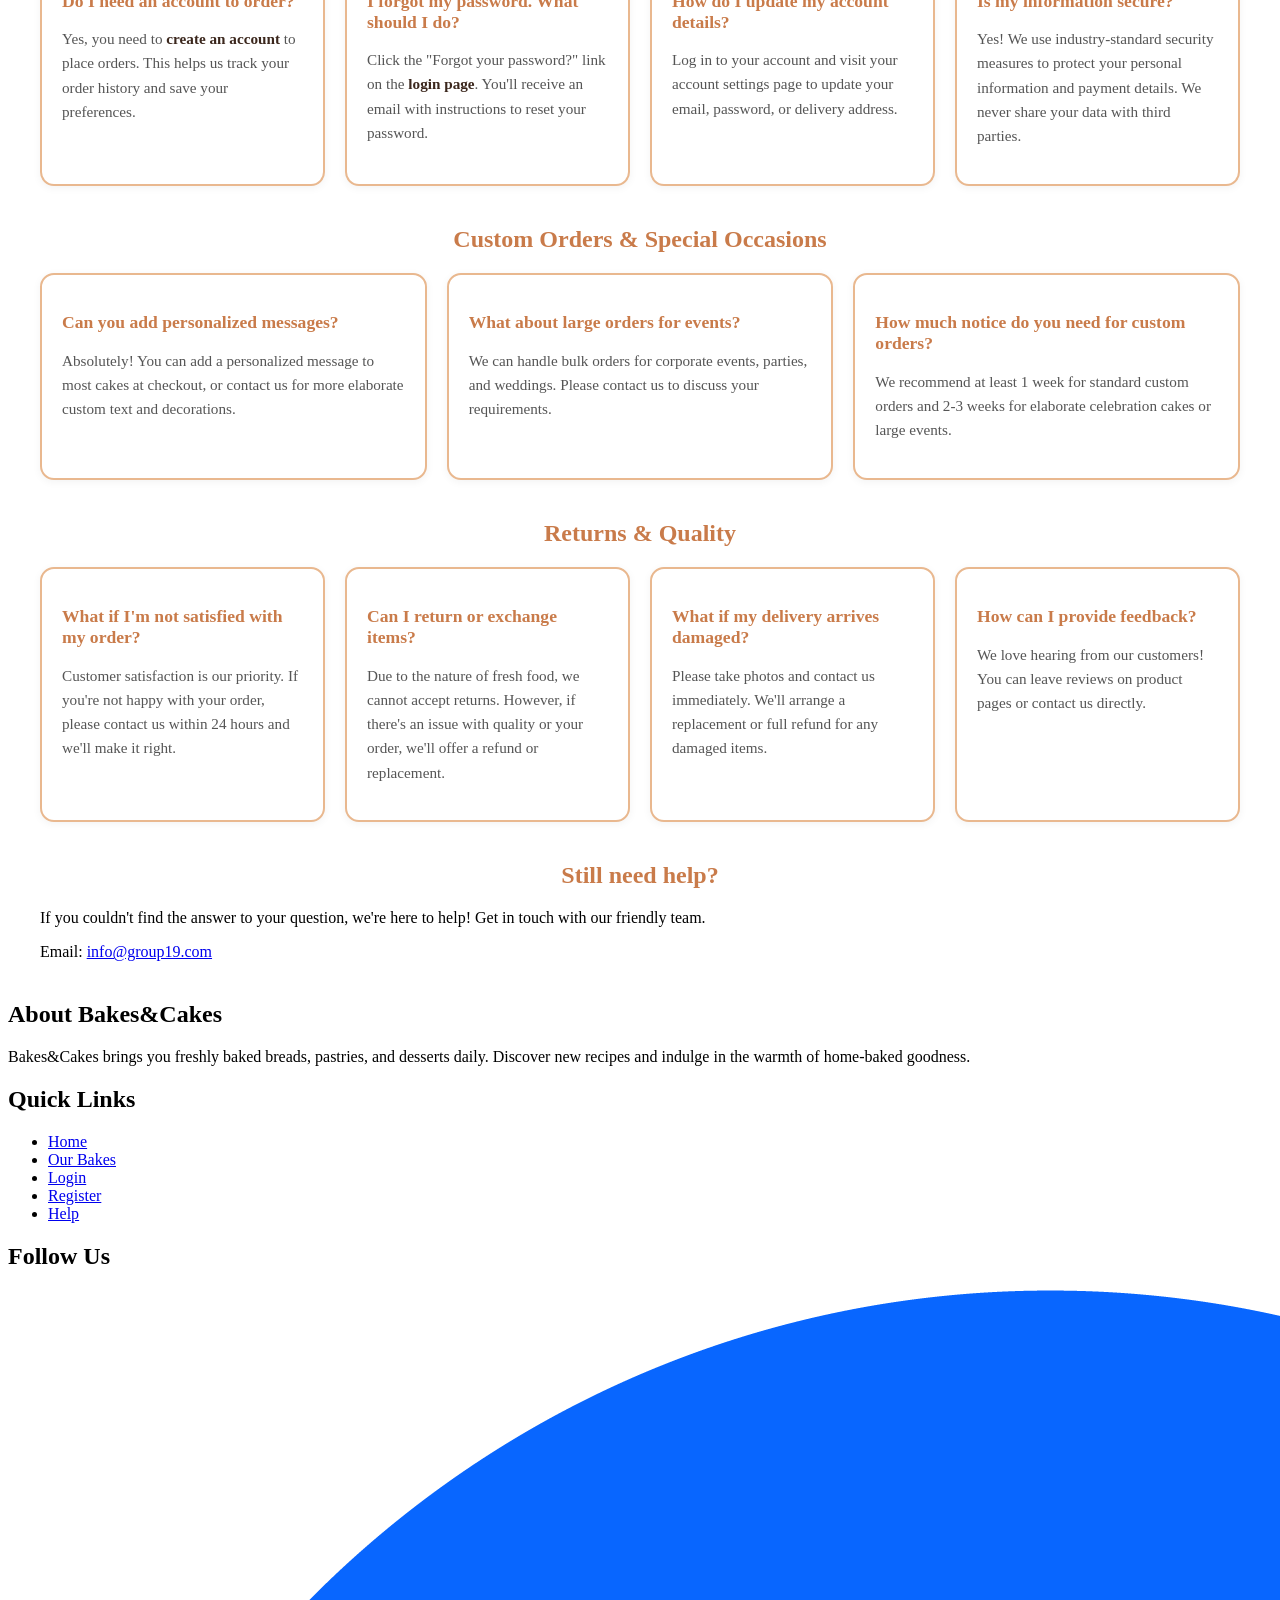
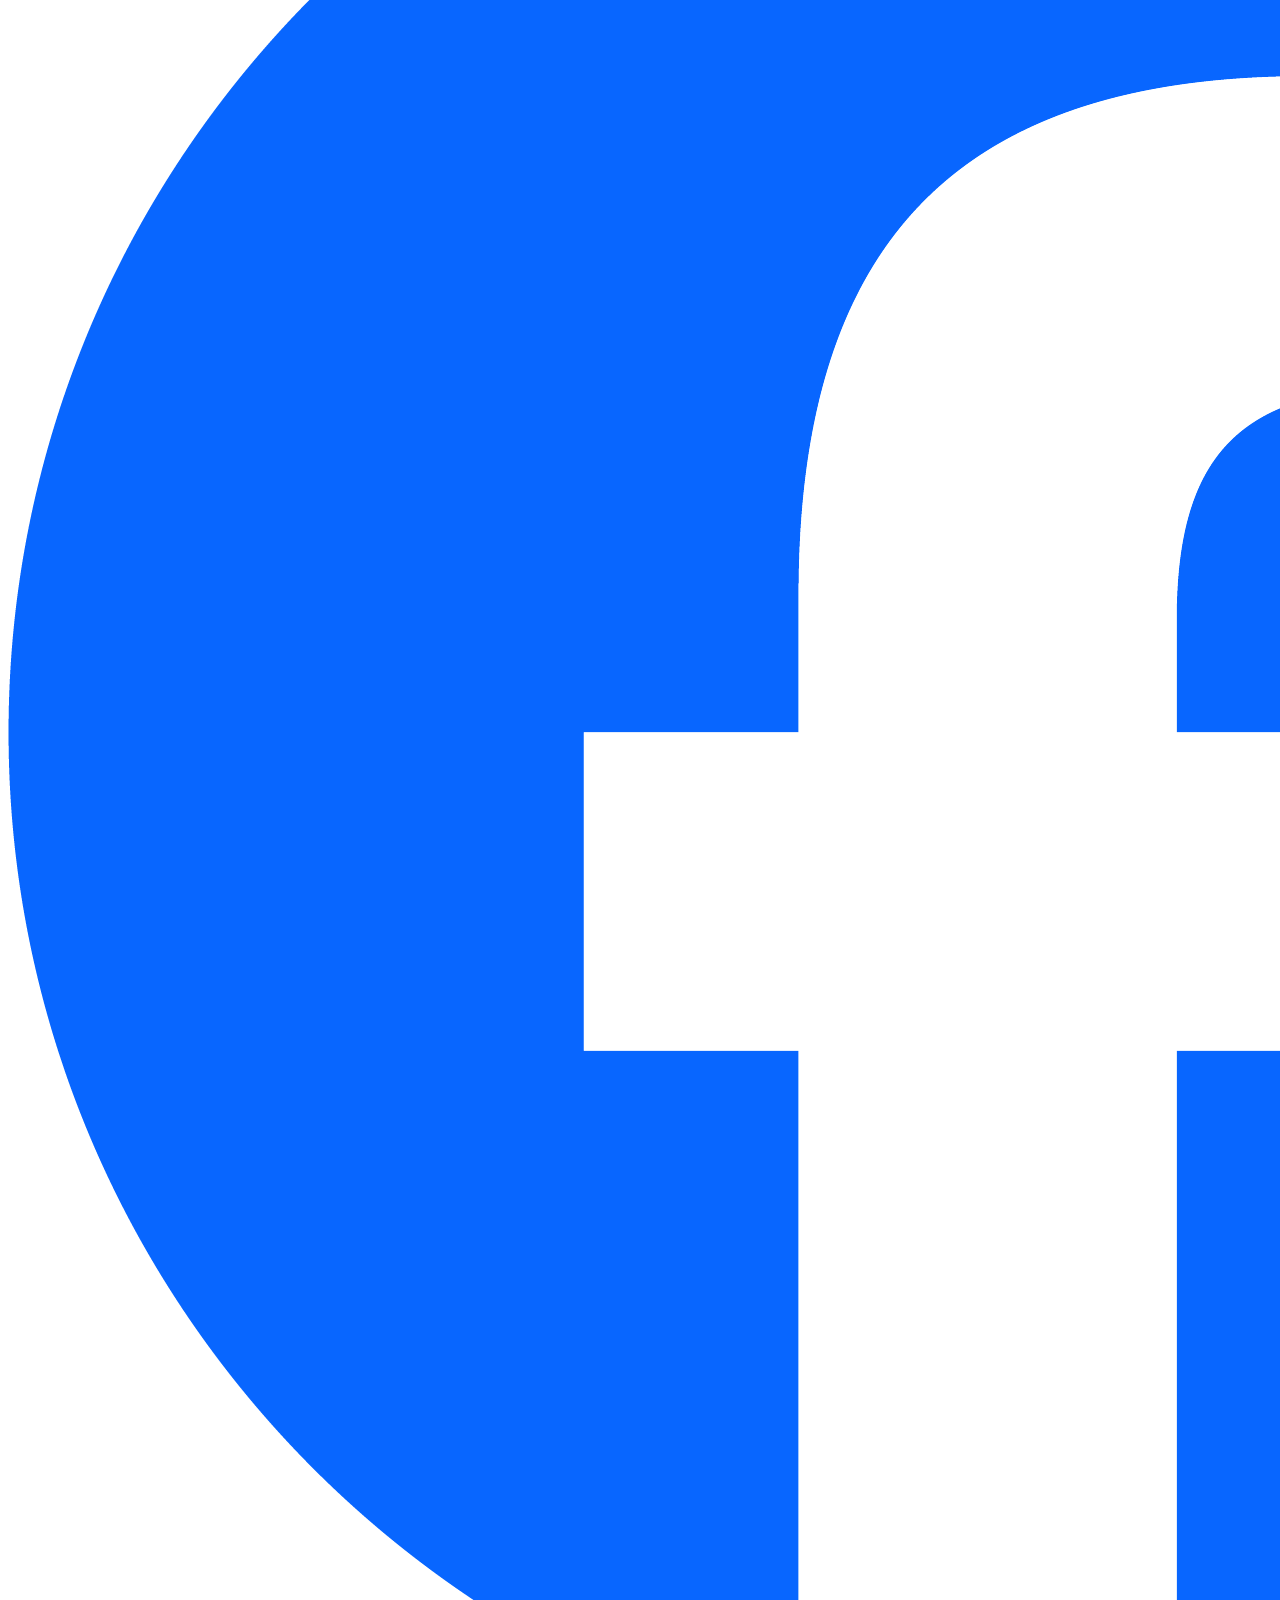
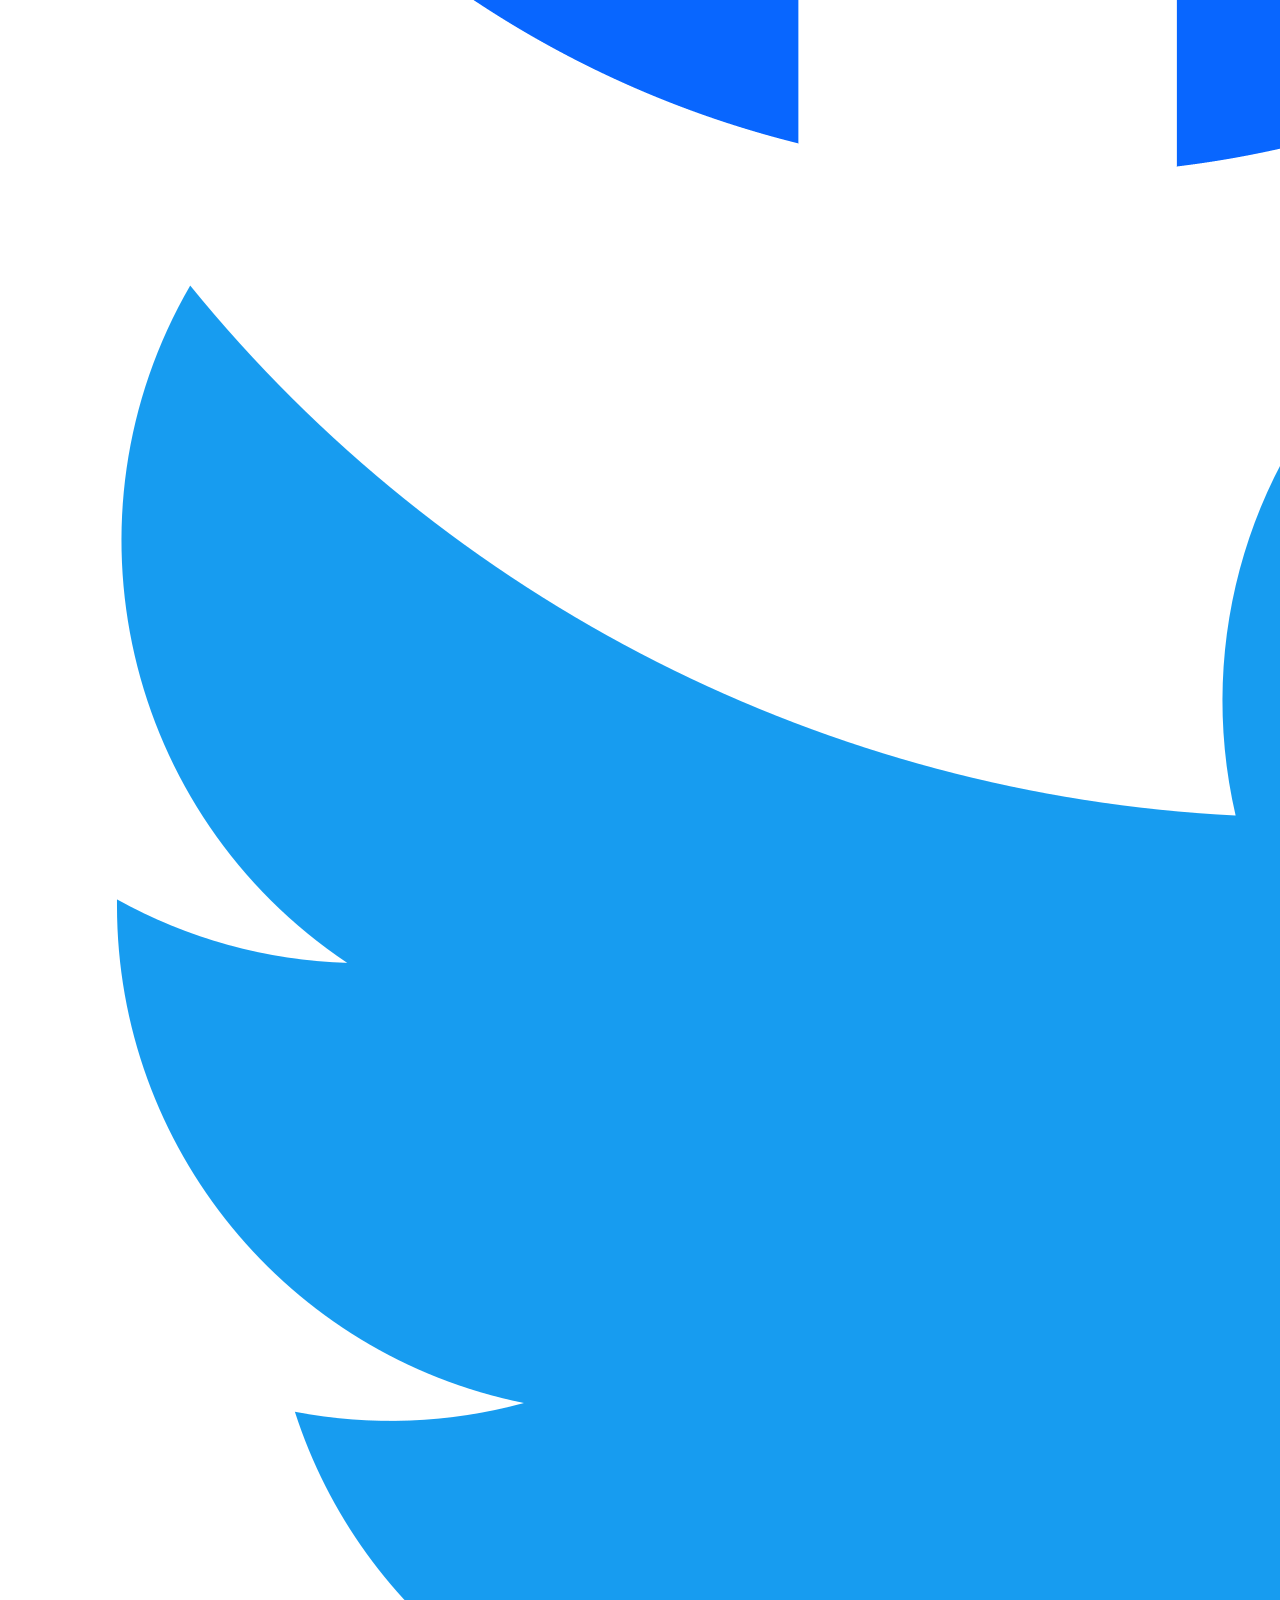
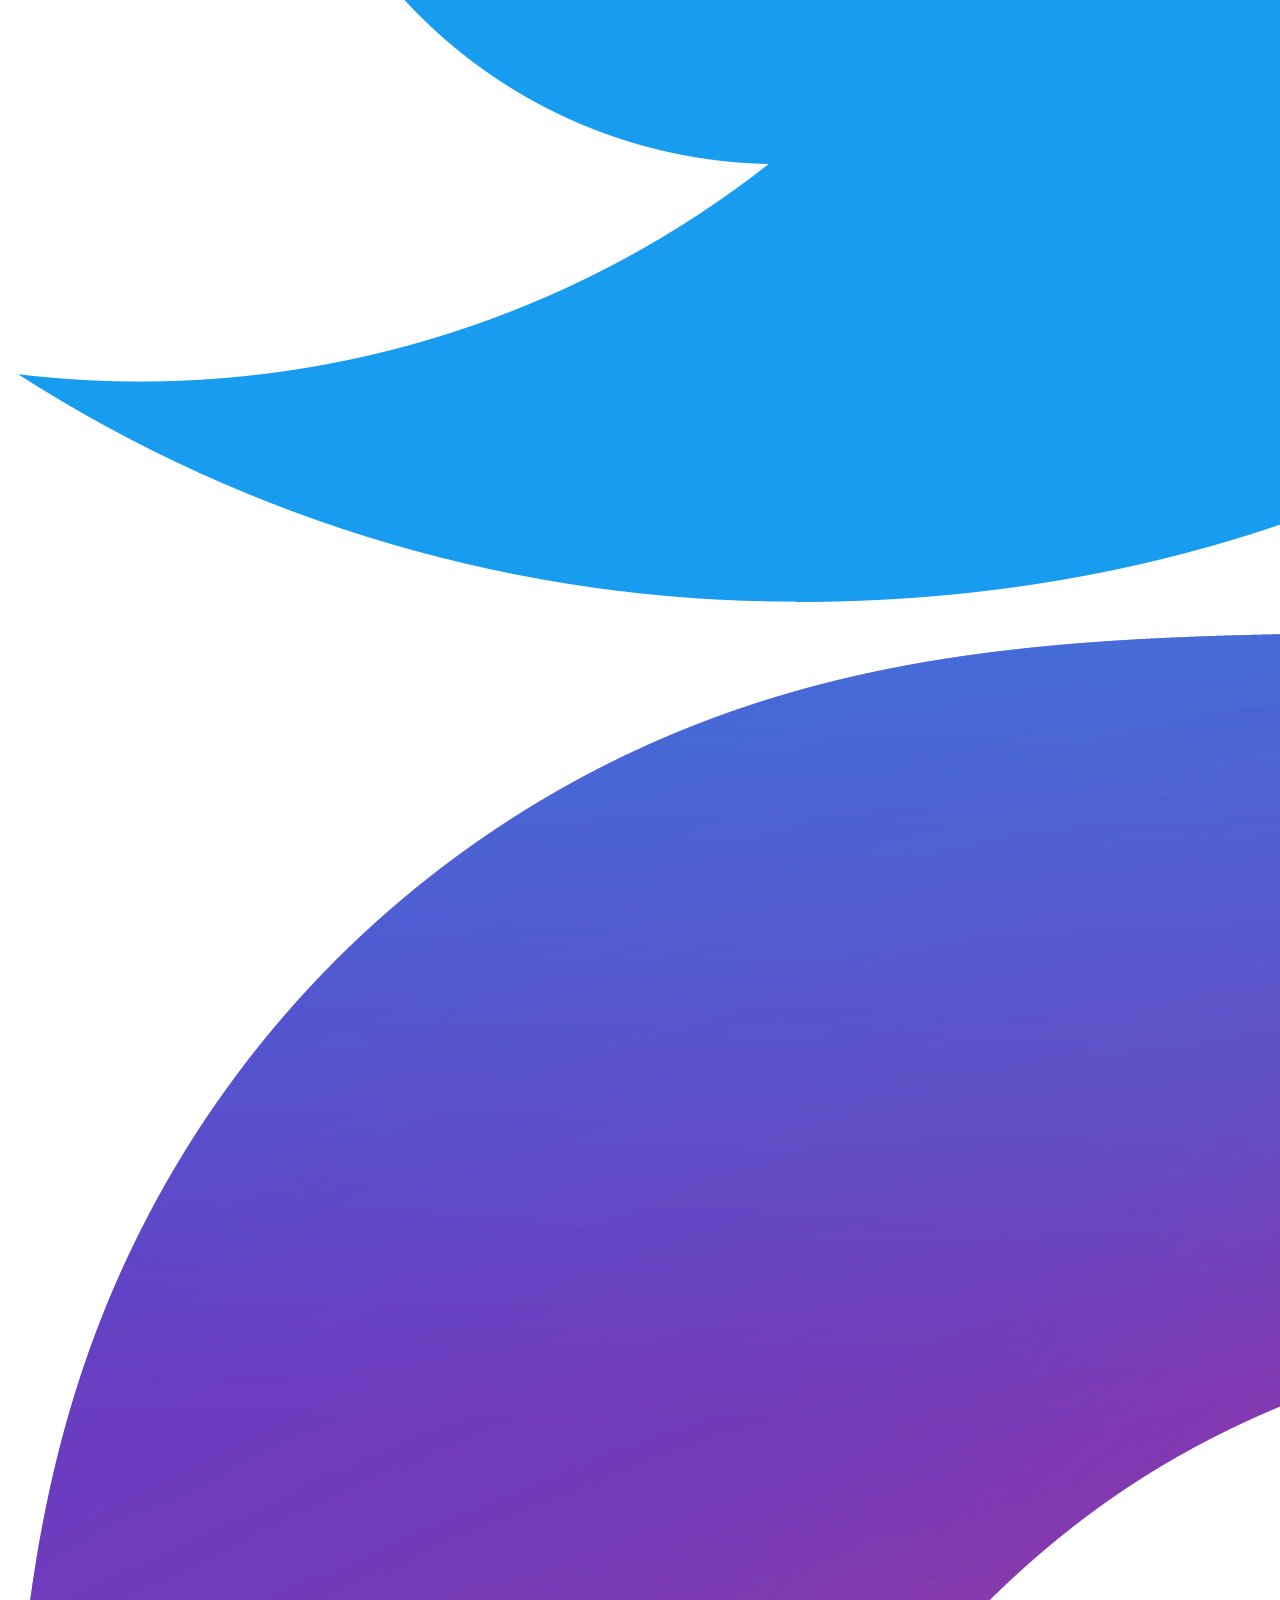
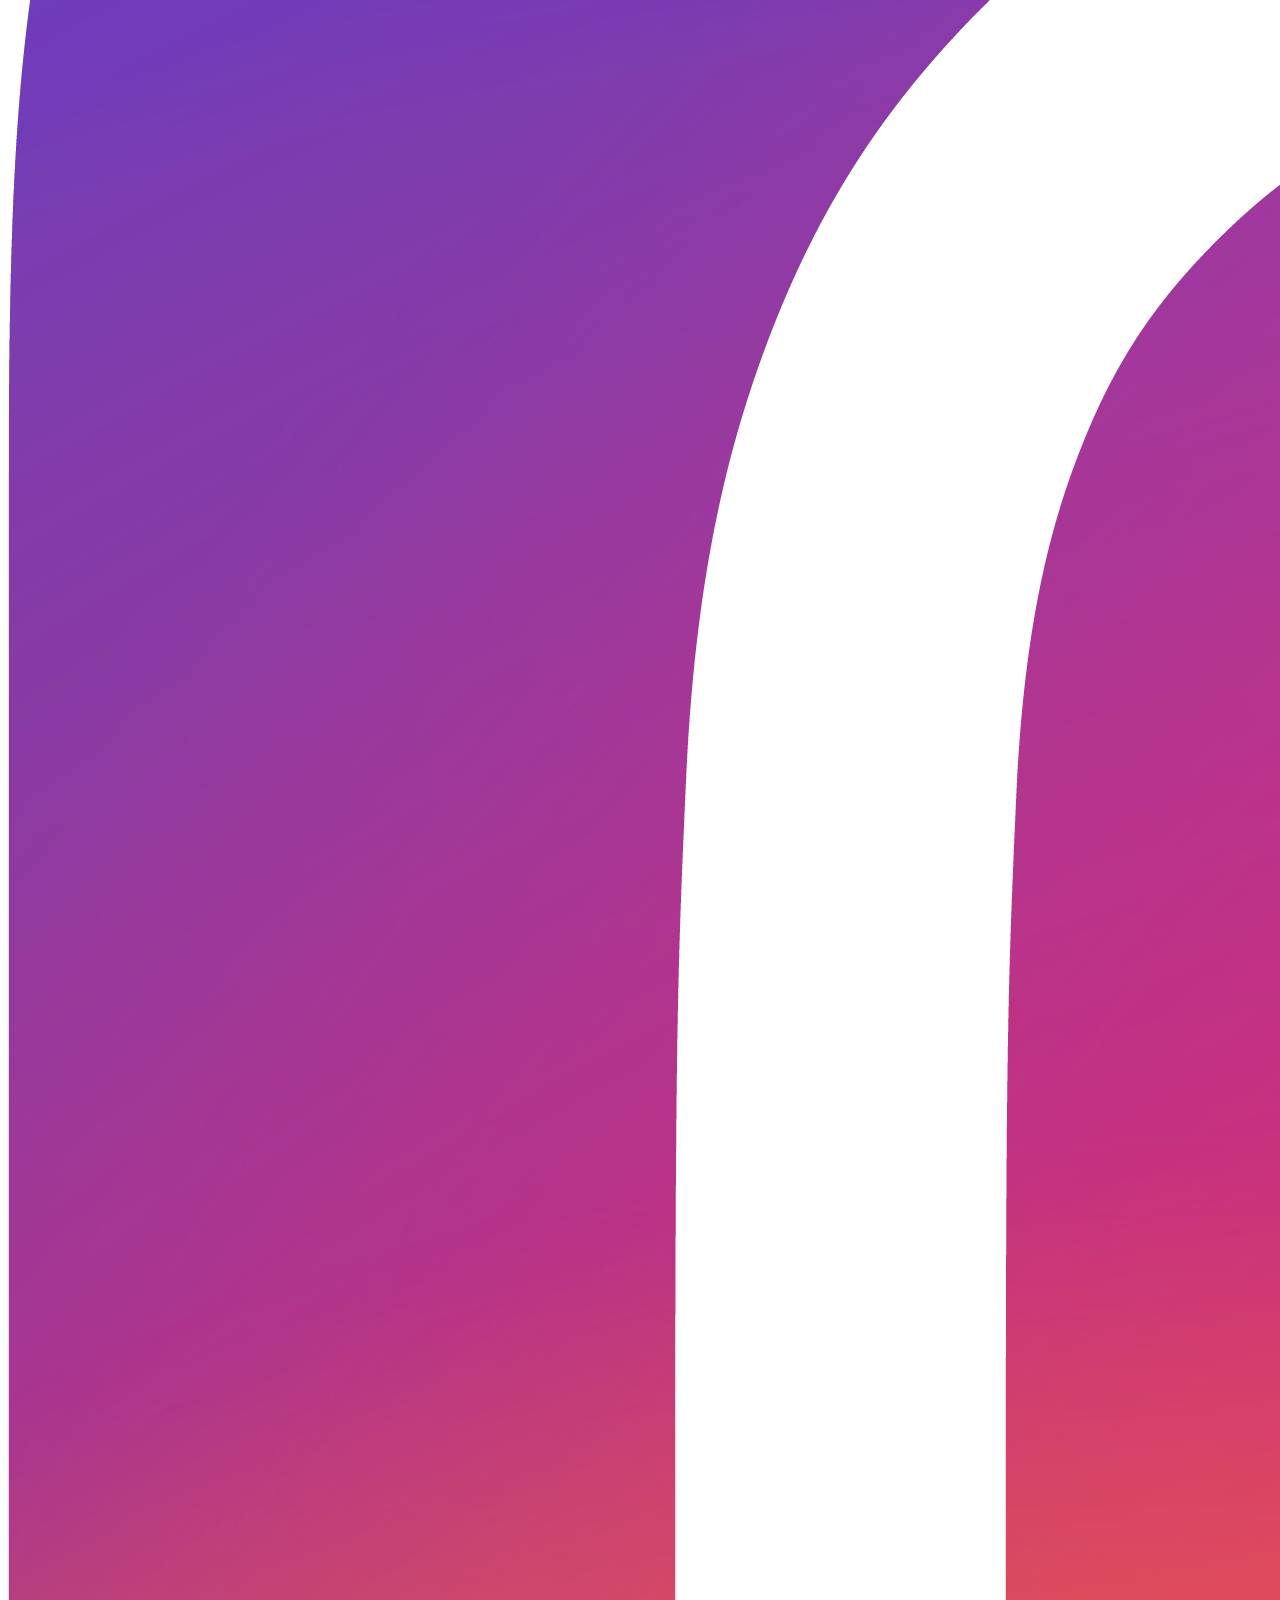
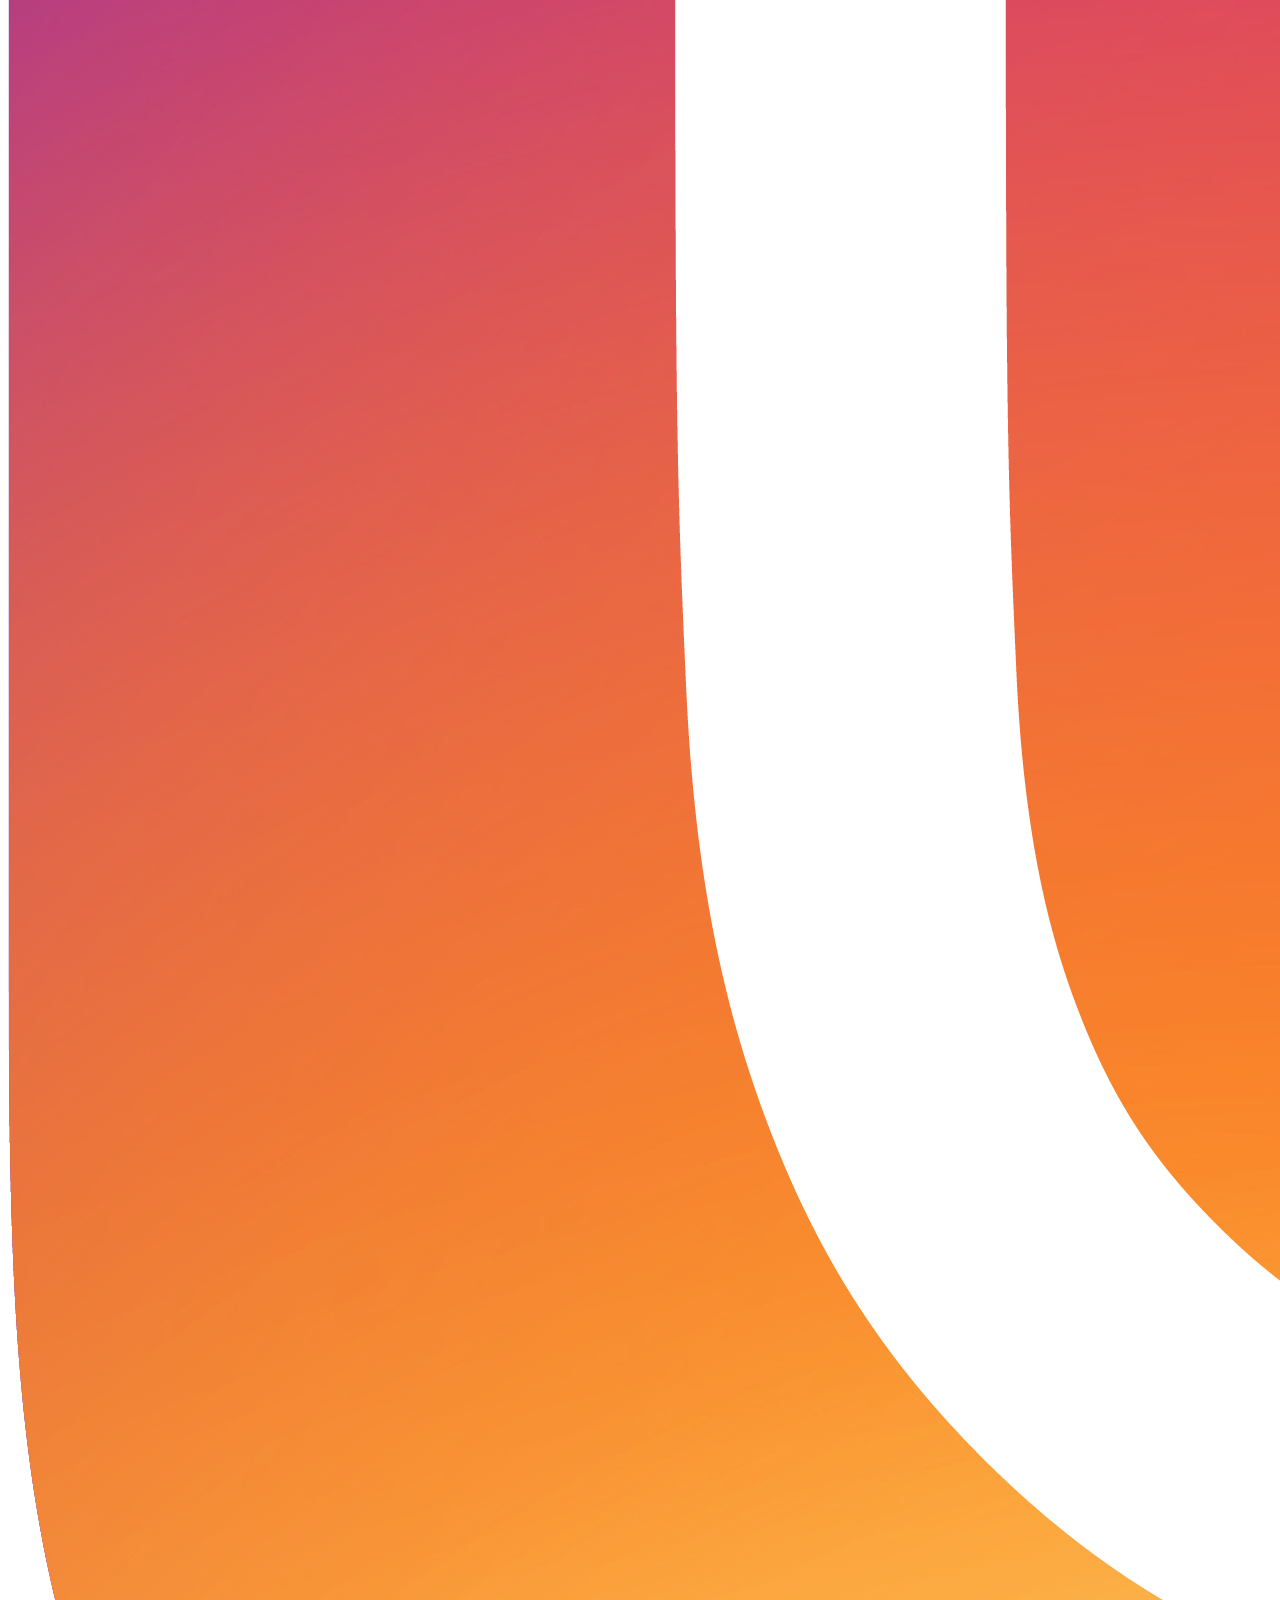
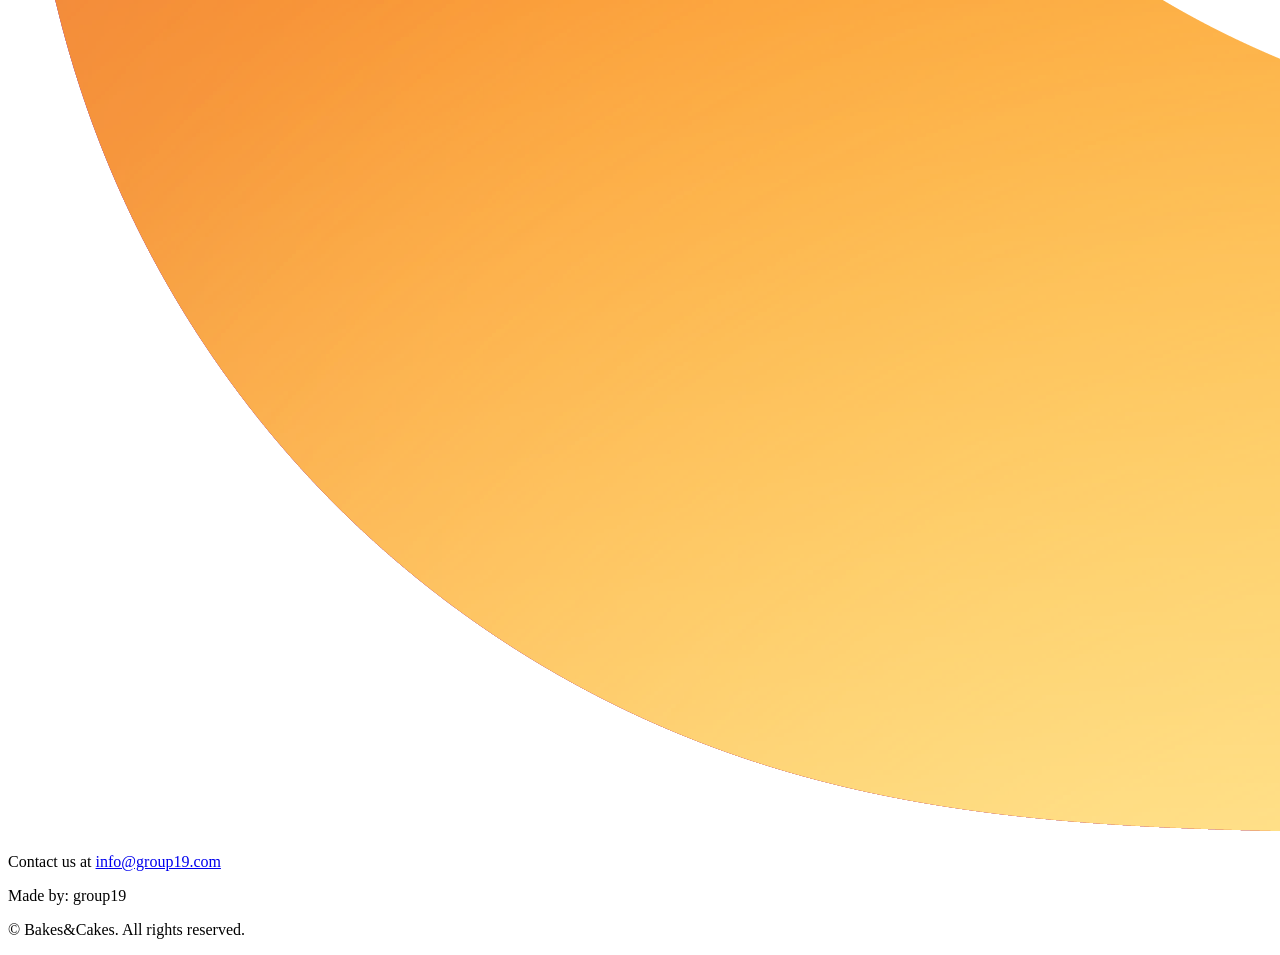
==== commit dfbe7289: "Update helppage.html" ====
--- a/public_/bake/helppage.html
+++ b/public_/bake/helppage.html
@@ -322,3 +322,57 @@
             <p>&copy; <span id="year"></span> Bakes&Cakes. All rights reserved.</p>
         </div>
     </footer>
+
+     <script src="js/app.js"></script>
+
+    <style>
+        .help-section {
+            max-width: 1200px;
+            margin: 40px auto;
+            padding: 0 20px;
+        }
+
+        .help-section h2 {
+            color: #c97b4a;
+            font-family: "Georgia", serif;
+            margin-bottom: 20px;
+            text-align: center;
+        }
+
+        .faq-grid {
+            display: grid;
+            grid-template-columns: repeat(auto-fit, minmax(280px, 1fr));
+            gap: 20px;
+            margin-bottom: 40px;
+        }
+
+        .faq-item {
+            background: #ffffff;
+            border: 2px solid #e9b88f;
+            border-radius: 14px;
+            padding: 20px;
+            box-shadow: 0 2px 8px rgba(0, 0, 0, 0.05);
+        }
+
+        .faq-item h3 {
+            color: #c97b4a;
+            font-family: "Georgia", serif;
+            font-size: 1.1em;
+            margin-bottom: 12px;
+        }
+
+        .faq-item p {
+            color: #555;
+            line-height: 1.6;
+            font-size: 0.95em;
+        }
+
+        .faq-item a {
+            color: #3b271d;
+            font-weight: bold;
+            text-decoration: none;
+        }
+
+        .faq-item a:hover {
+            text-decoration: underline;
+        }
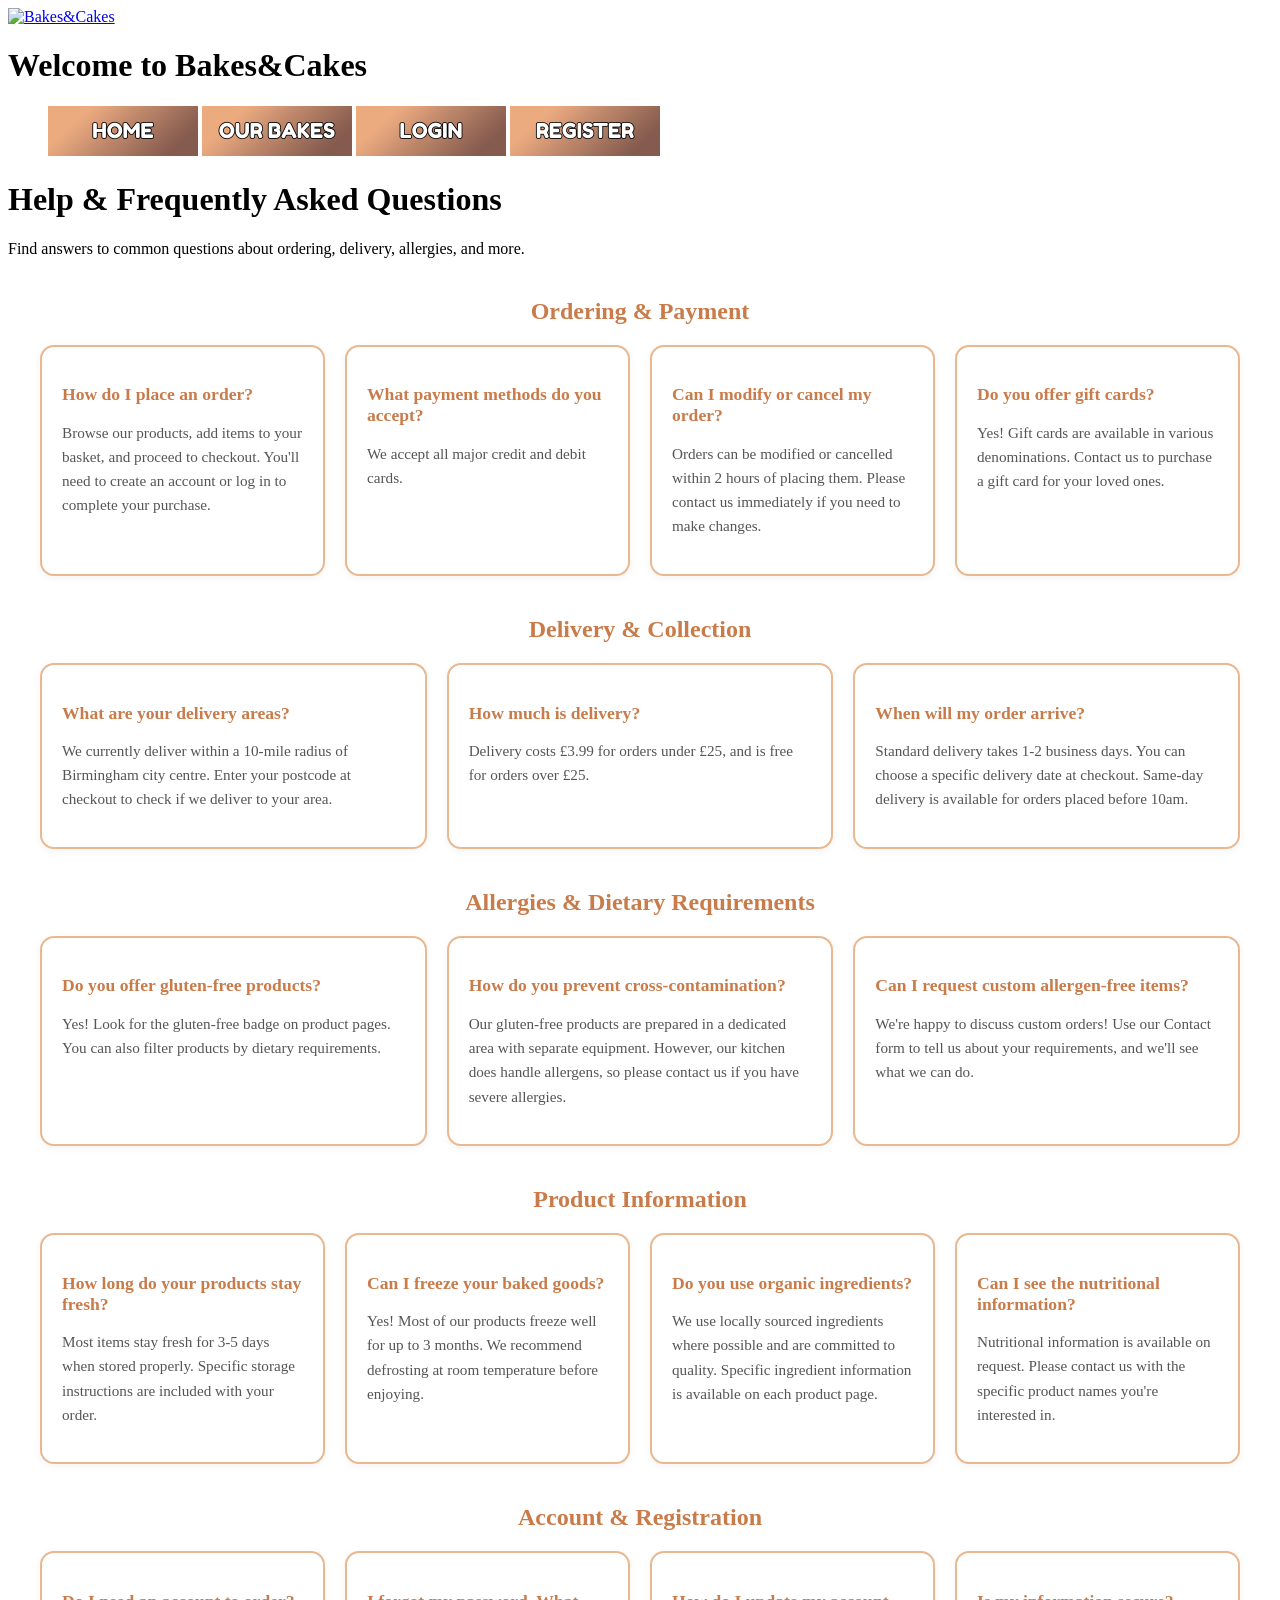
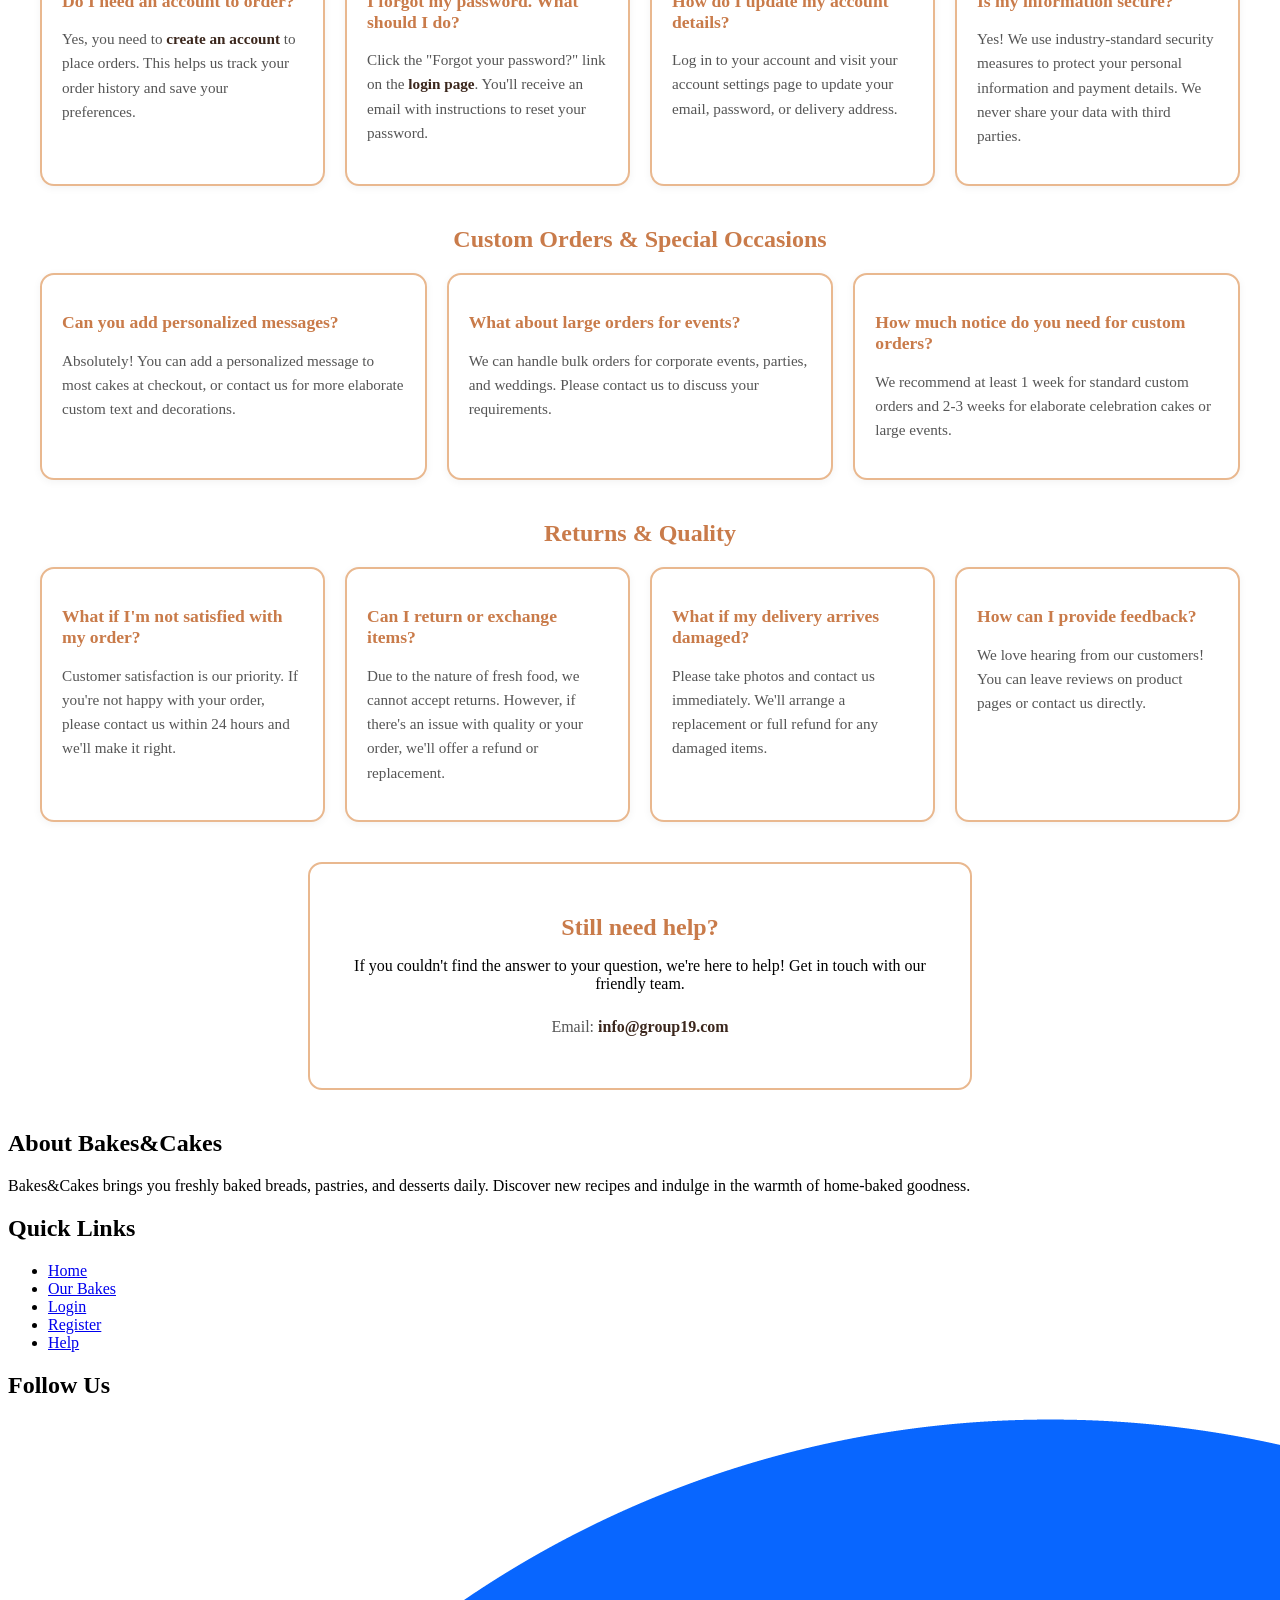
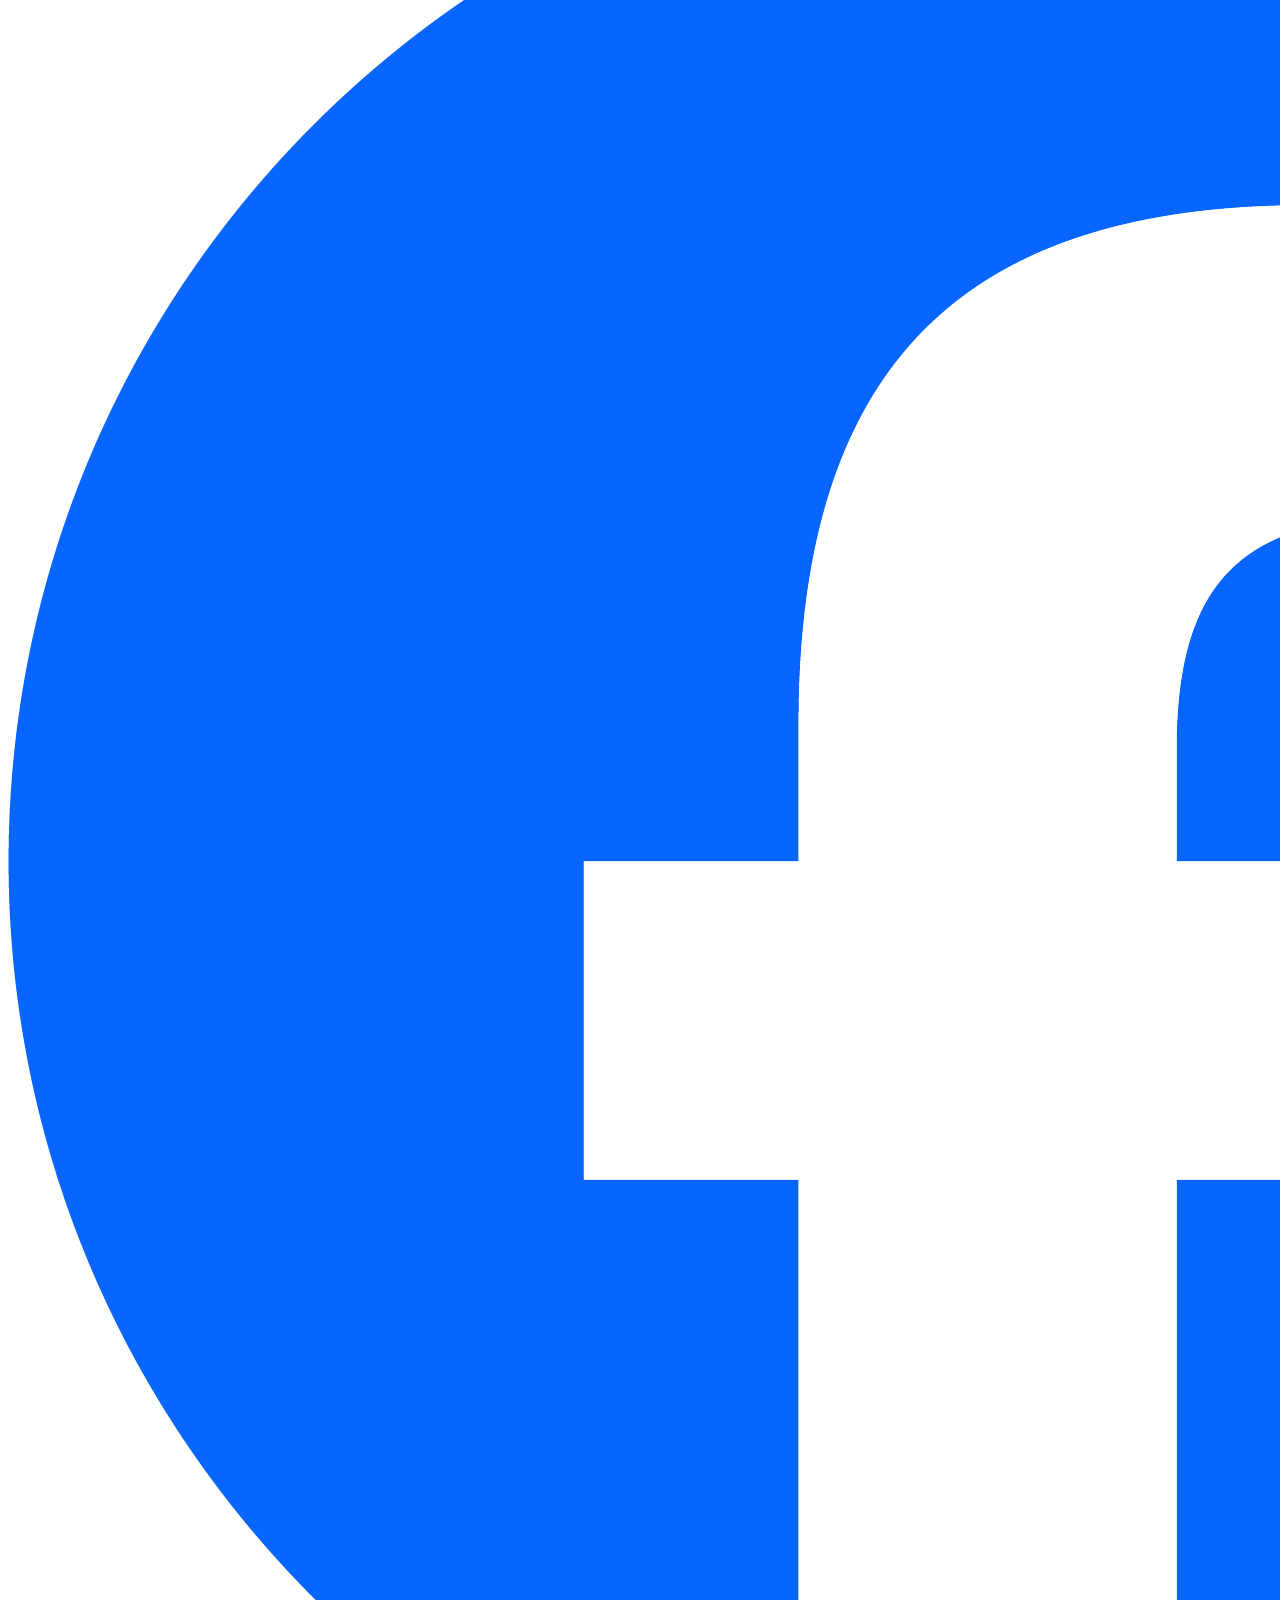
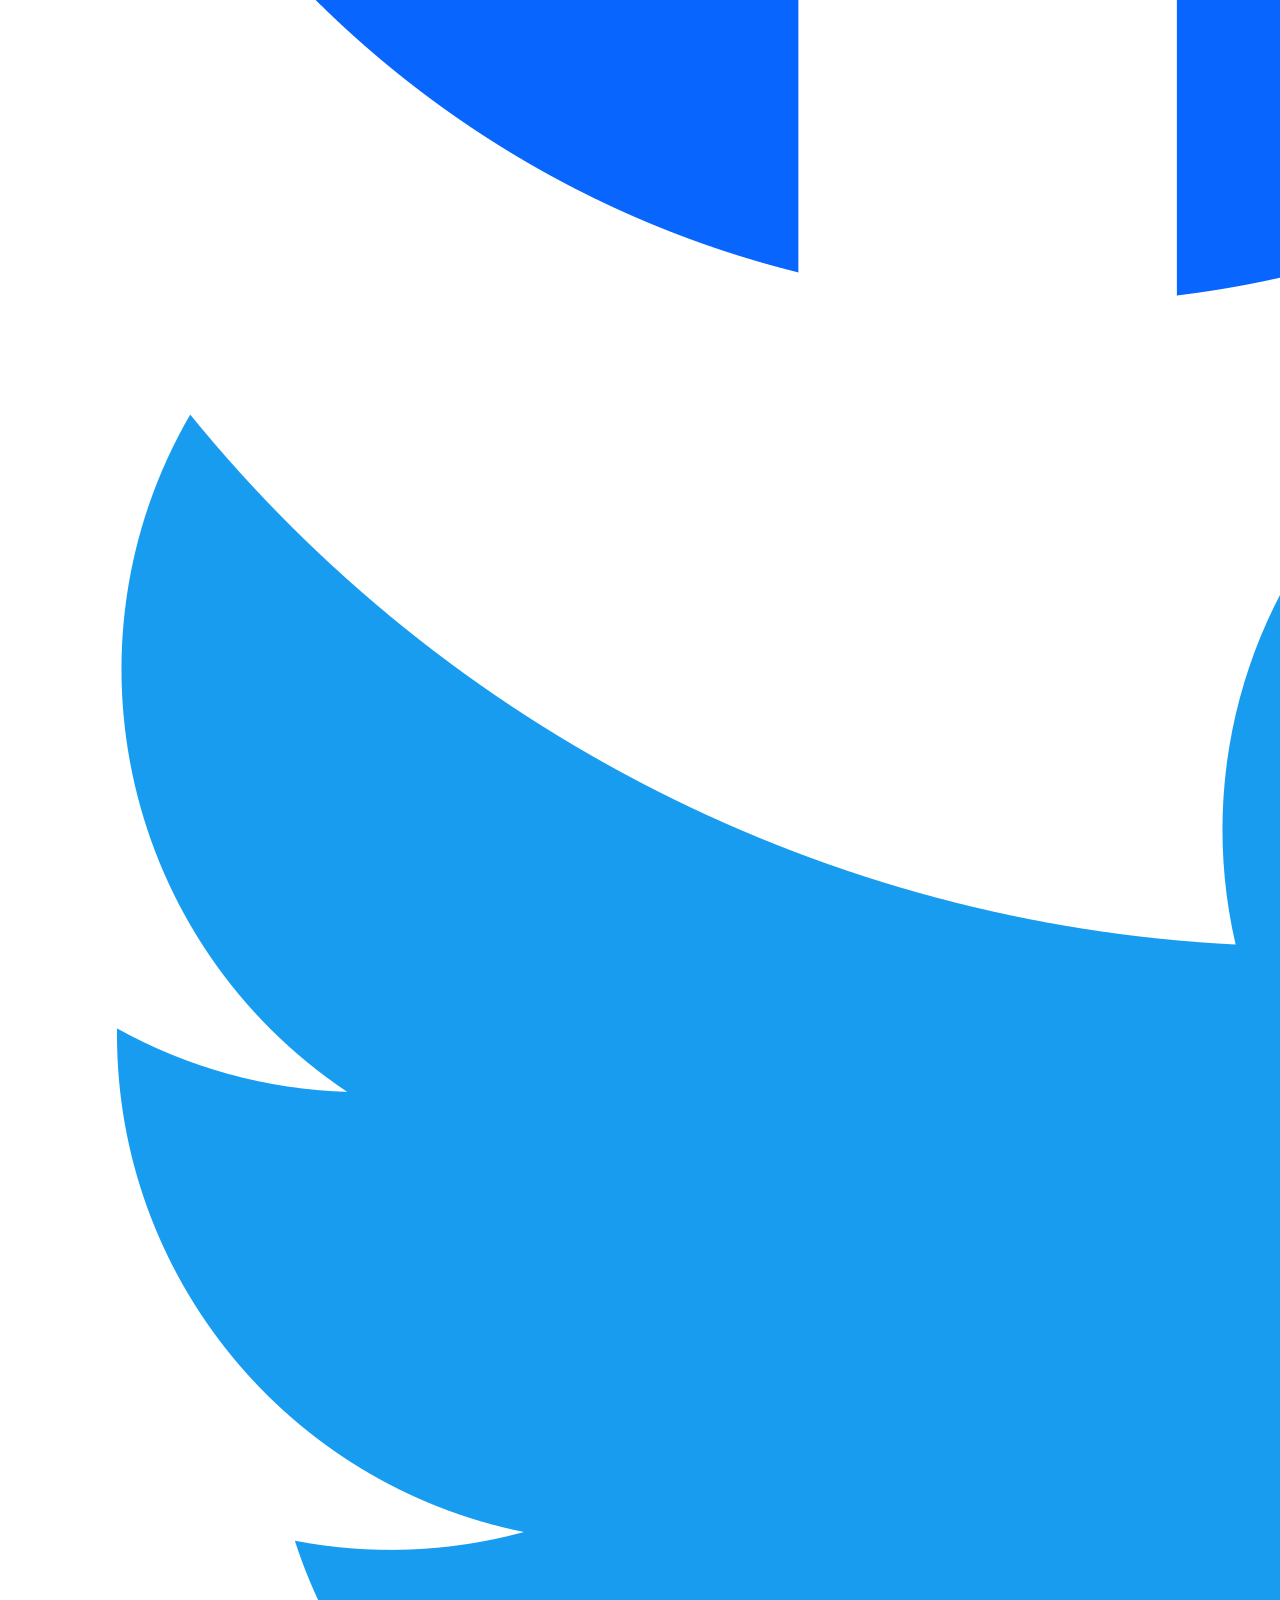
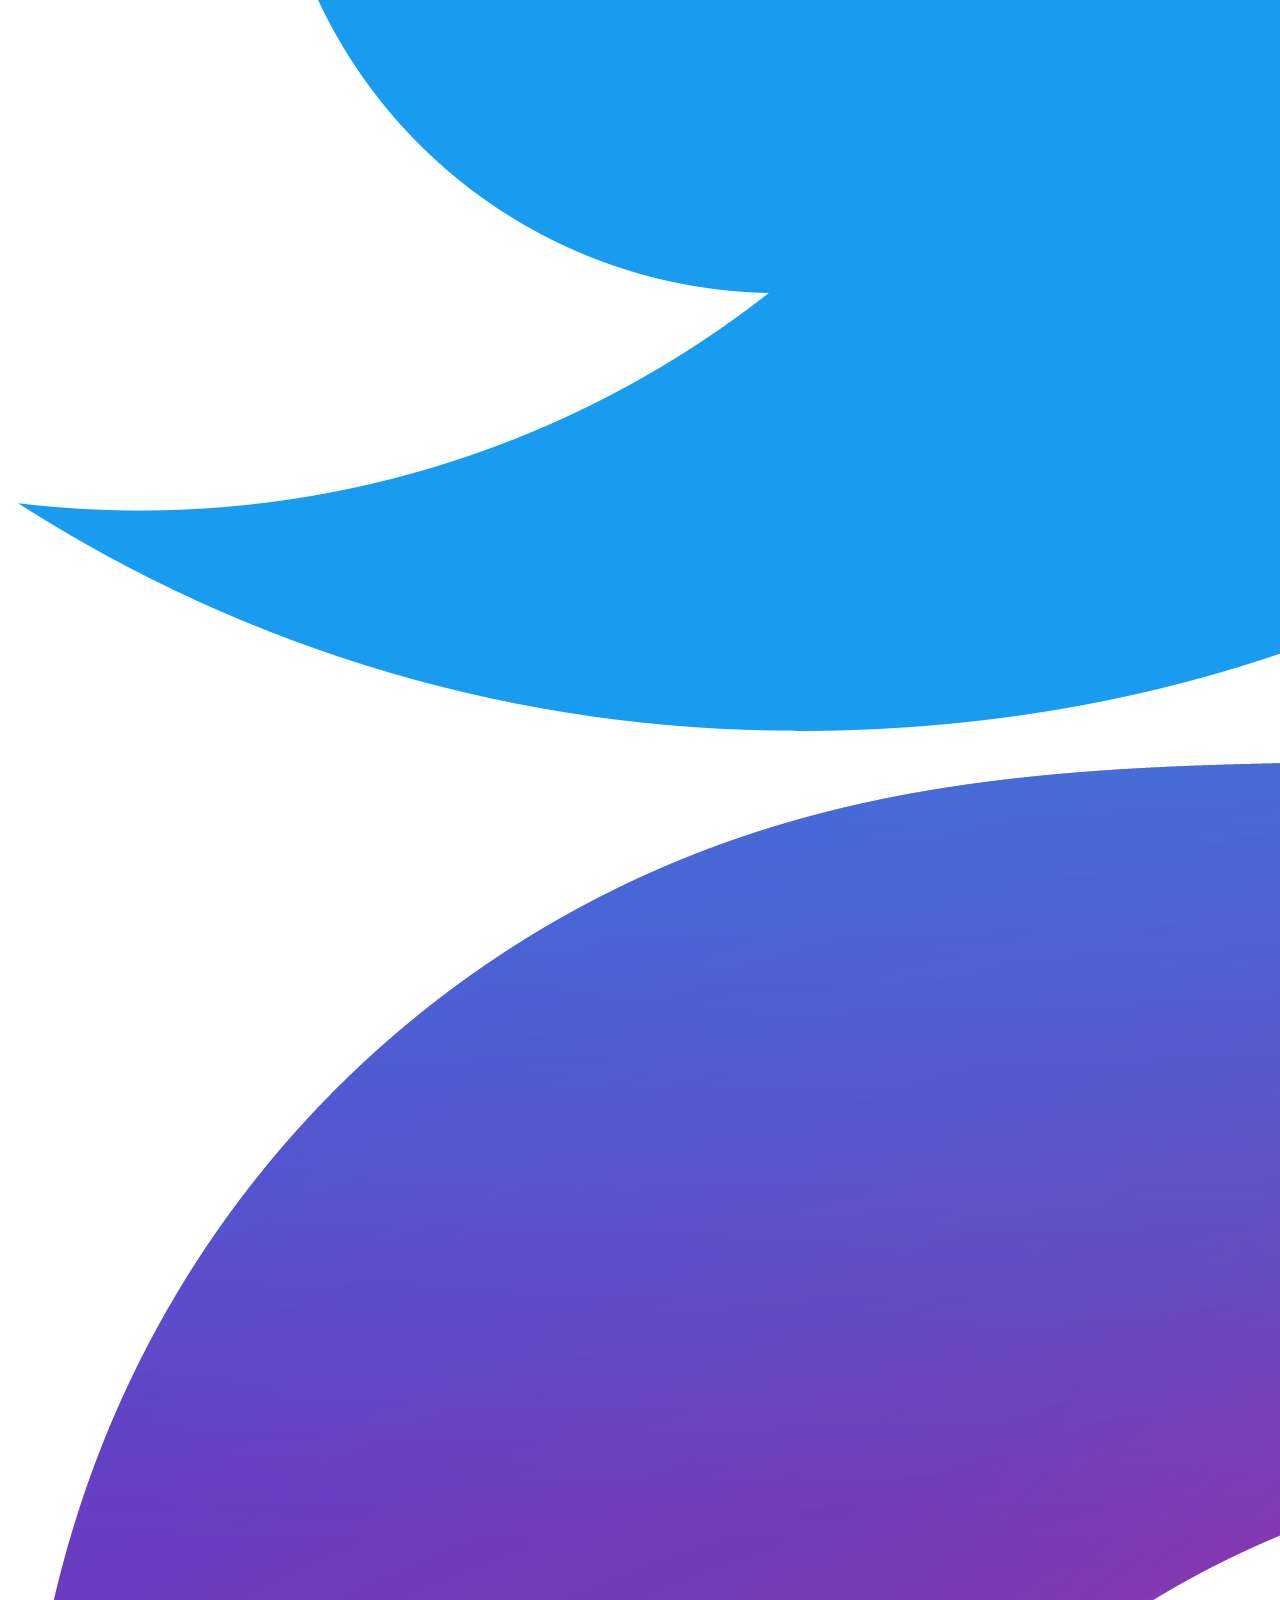
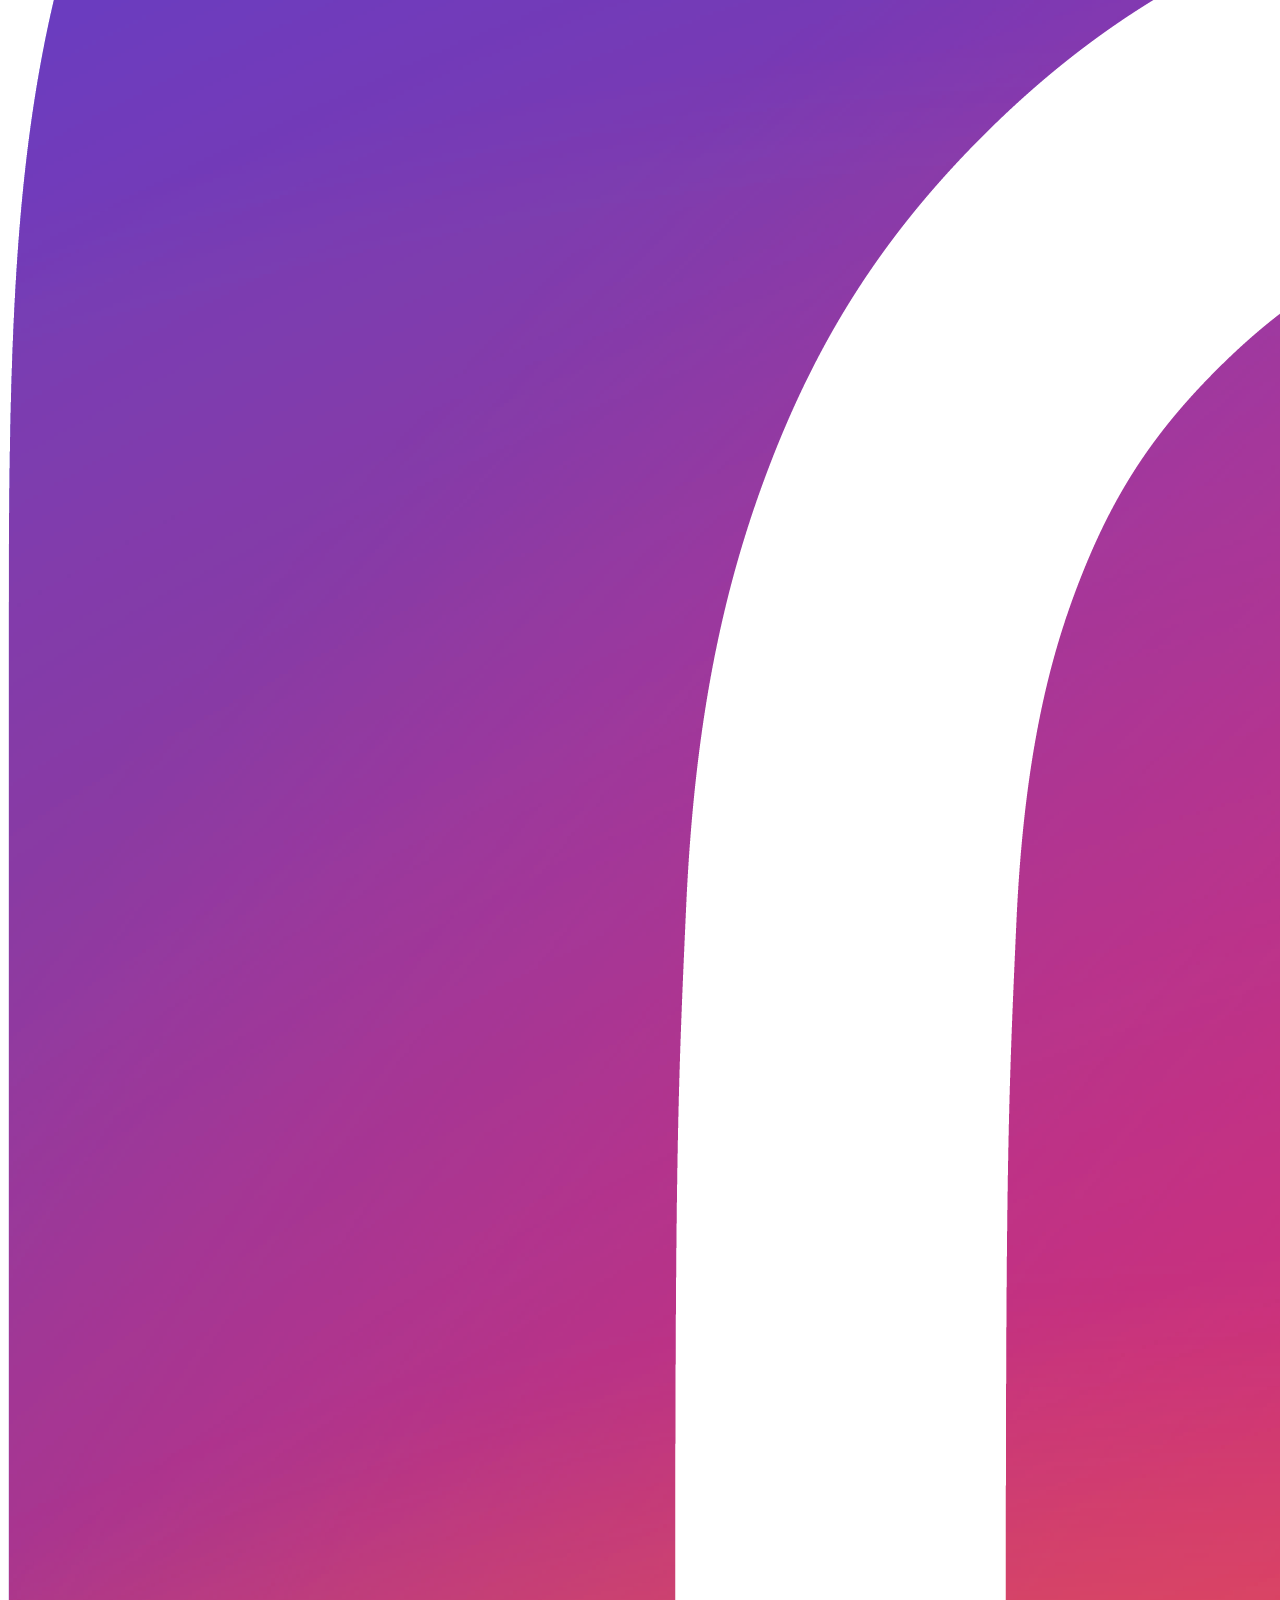
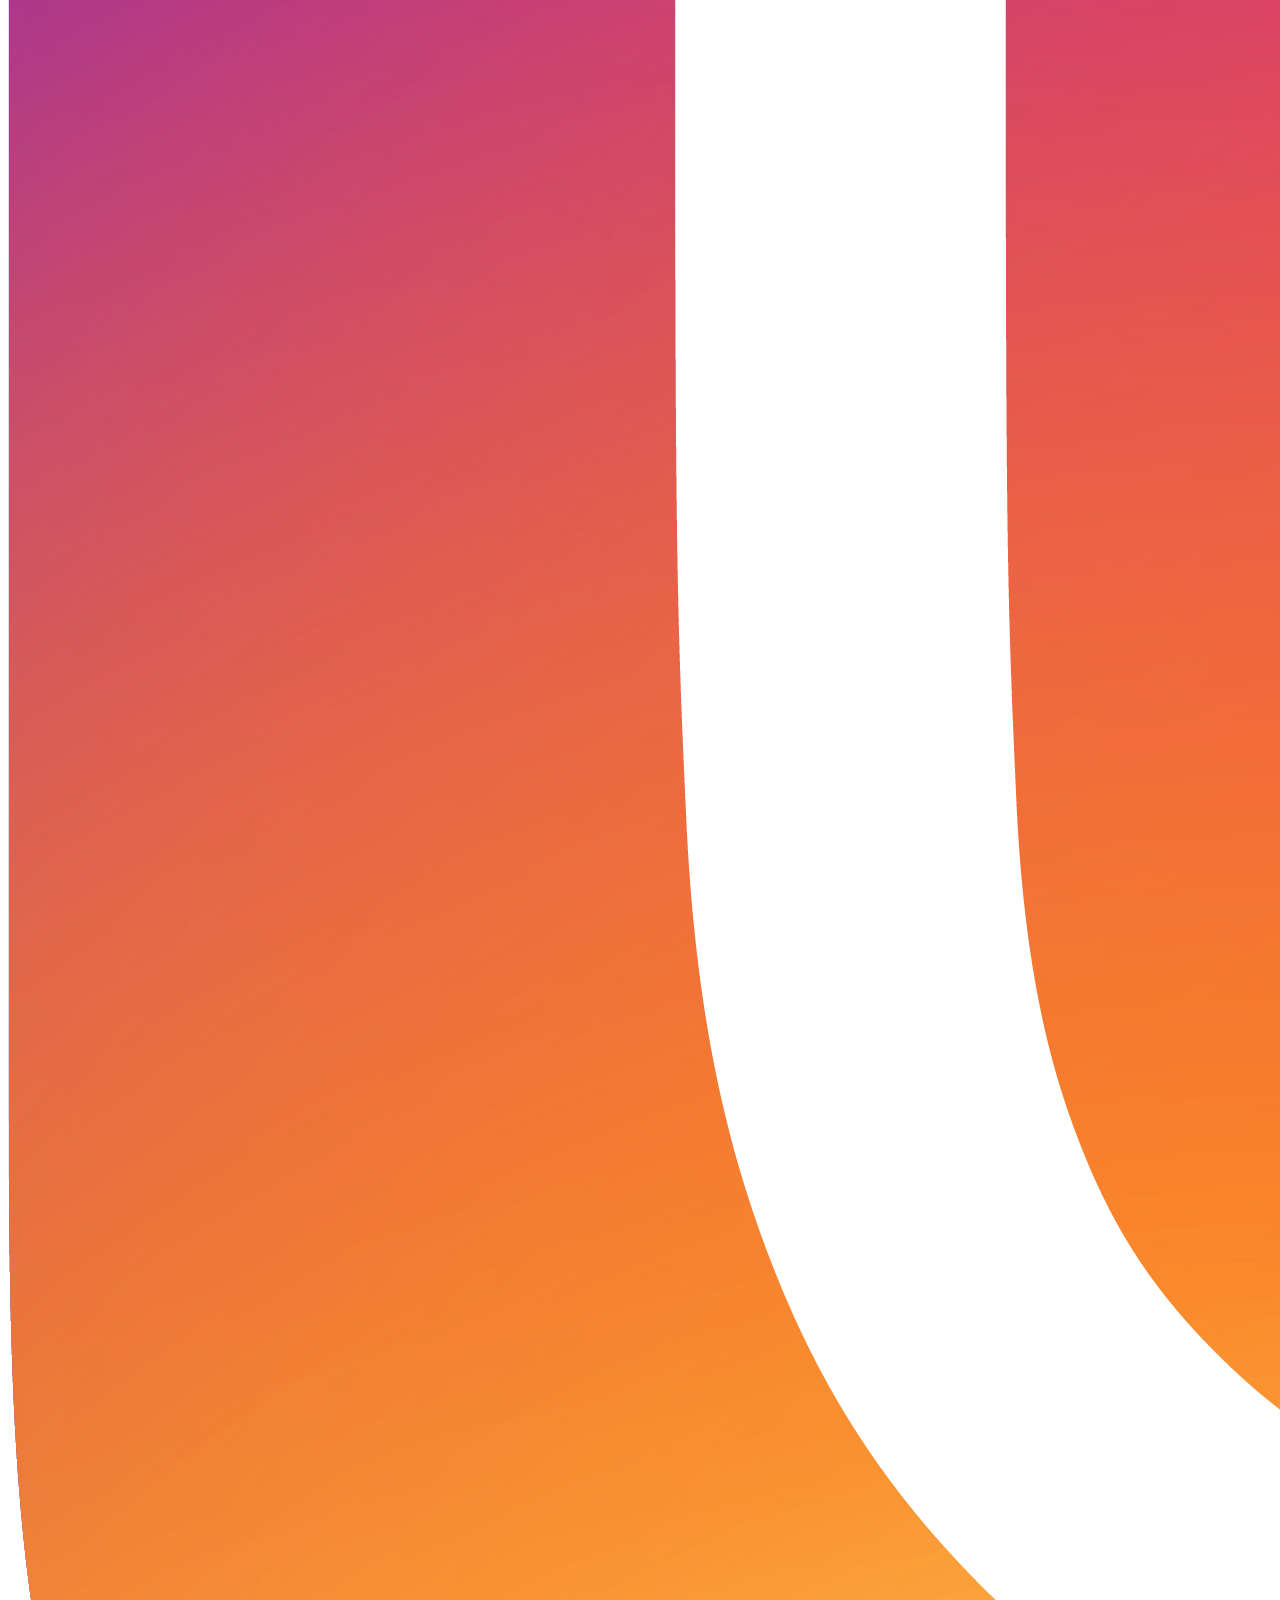
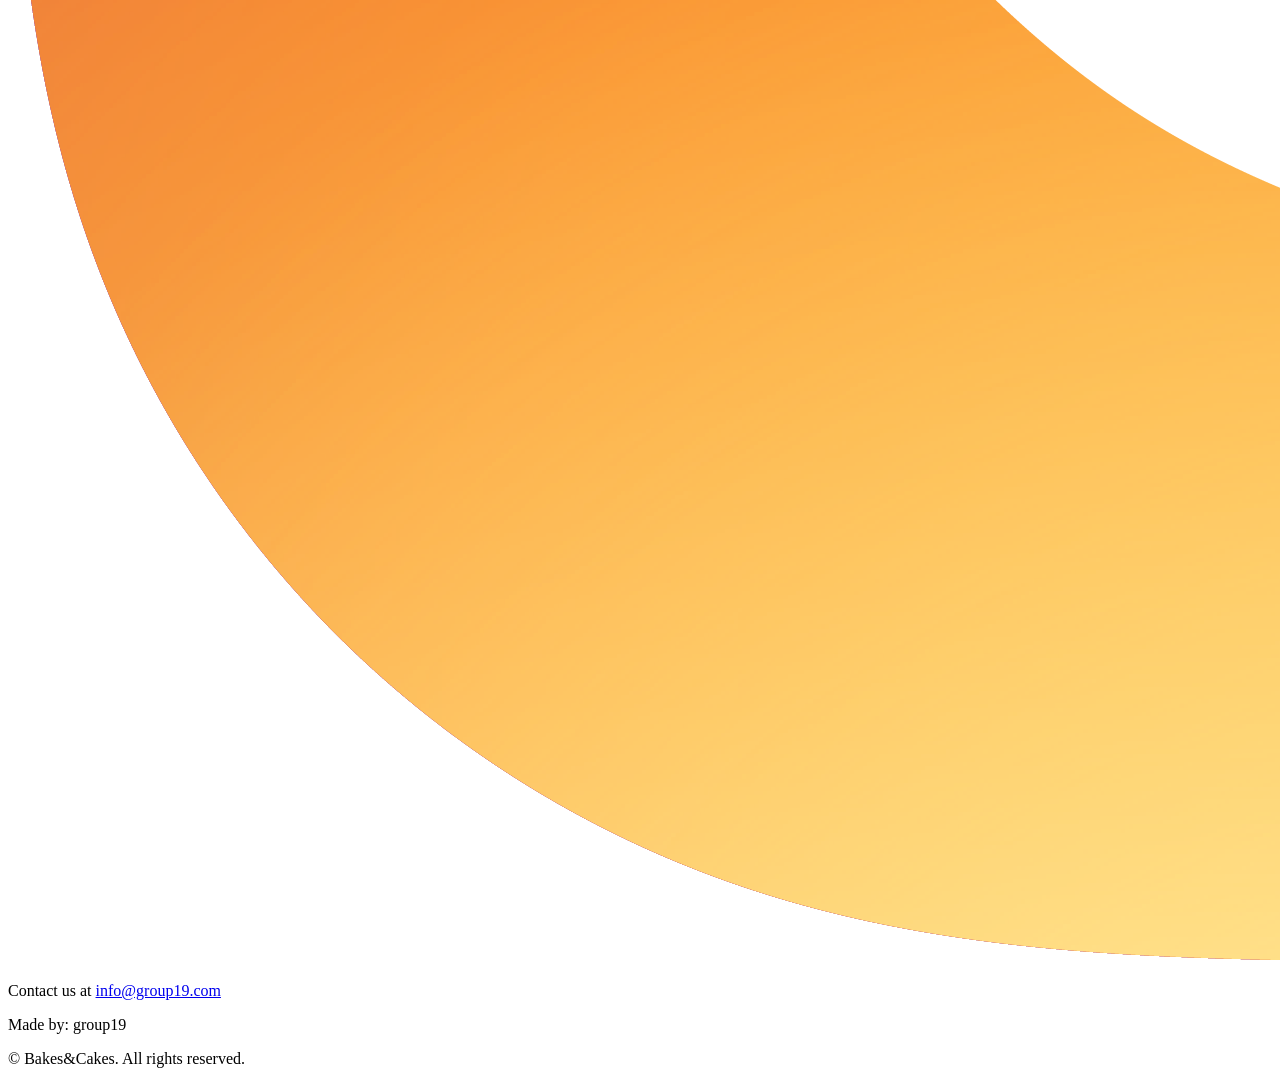
==== commit 6370e438: "made helppage php" ====
--- a/public_/bake/helppage.html
+++ b/public_/bake/helppage.html
@@ -376,3 +376,38 @@
         .faq-item a:hover {
             text-decoration: underline;
         }
+
+            .help-contact {
+            text-align: center;
+            background: #ffffff;
+            border: 2px solid #e9b88f;
+            border-radius: 14px;
+            padding: 30px;
+            max-width: 600px;
+            margin: 0 auto;
+        }
+
+        .help-contact h2 {
+            color: #c97b4a;
+            font-family: "Georgia", serif;
+            margin-bottom: 15px;
+        }
+
+        .contact-info {
+            margin-top: 20px;
+            color: #555;
+            line-height: 1.8;
+        }
+
+        .contact-info a {
+            color: #3b271d;
+            font-weight: bold;
+            text-decoration: none;
+        }
+
+        .contact-info a:hover {
+            text-decoration: underline;
+        }
+    </style>
+</body>
+</html>
